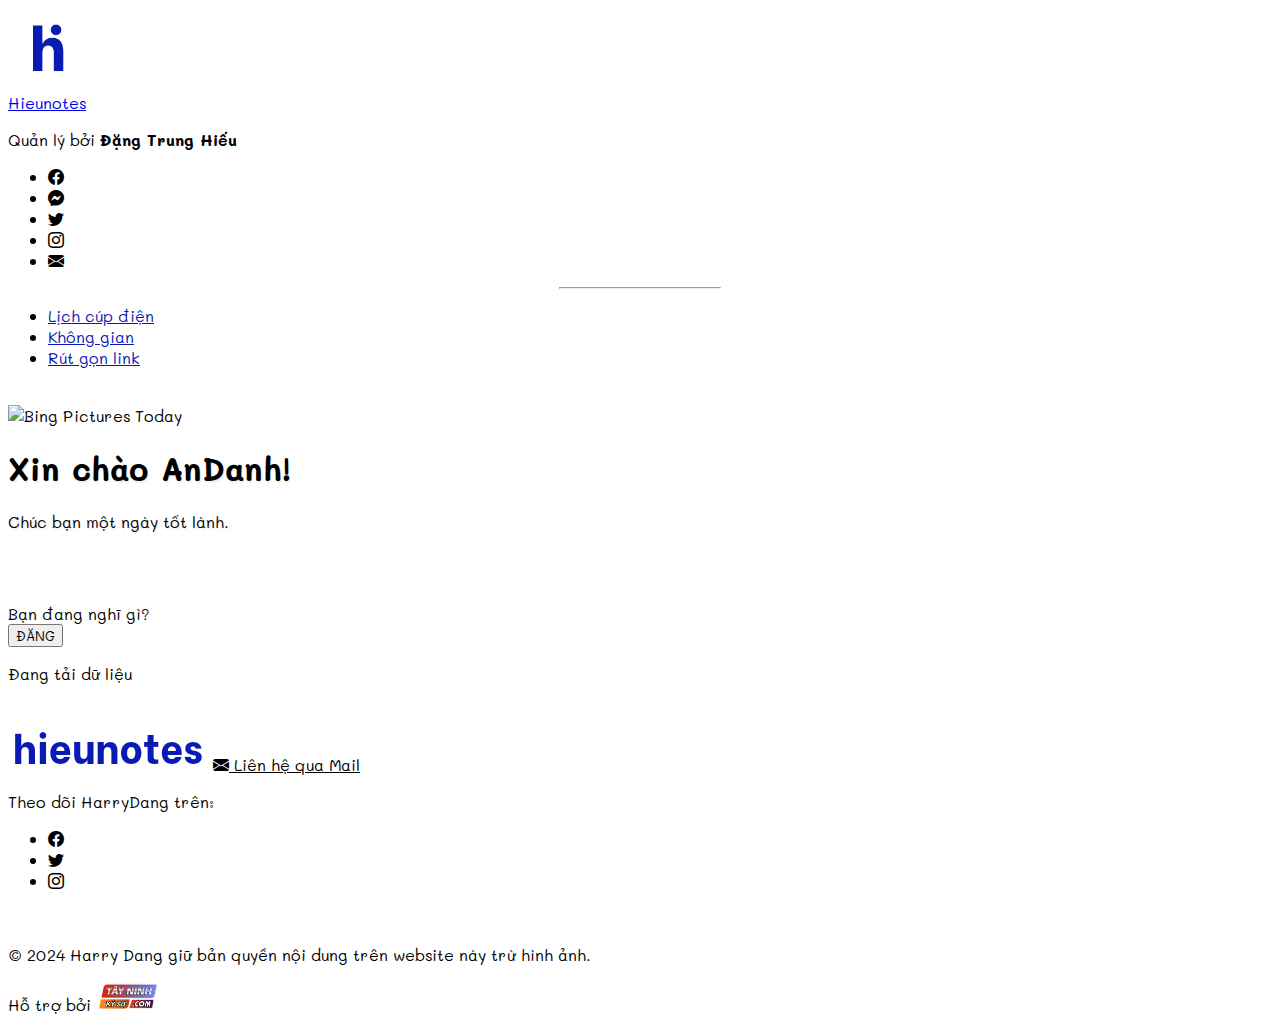
==== index.html @ 83cda05e "Add files via upload" ====
<!--- 30/3/2024 --->



<!DOCTYPE html>
  <html lang="vi" data-bs-theme="light">
  <head>
    <meta charset="UTF-8">
    <meta name="viewport" content="width=device-width, initial-scale=1.0">
    <meta http-equiv="X-UA-Compatible" content="ie=edge">
    <meta http-equiv="x-dns-prefetch-control" content="on">
    
    
     <!-- Primary Meta Tags -->
     <title>hieunotes</title>
     <meta name="title" content="hieunotes" />
     <meta name="description" content="Hãy là chính mình, đừng là ai khác. Be Yourself , don't be anyone else." />
     
     <!-- Open Graph / Facebook -->
     <meta property="og:type" content="website" />
     <meta property="og:url" content="/" />
     <meta property="og:title" content="hieunotes" />
     <meta property="og:description" content="Hãy là chính mình, đừng là ai khác. Be Yourself , don't be anyone else." />
     <meta property="og:image" content="https://s6.imgcdn.dev/v2l9S.png" />
     
     <!-- Twitter -->
     <meta property="twitter:card" content="summary_large_image" />
     <meta property="twitter:url" content="/" />
     <meta property="twitter:title" content="hieunotes" />
     <meta property="twitter:description" content="Hãy là chính mình, đừng là ai khác. Be Yourself , don't be anyone else." />
     <meta property="twitter:image" content="https://s6.imgcdn.dev/v2l9S.png" />
     
     <!--- Favicon --->
     <link href='https://hieunotes.blogspot.com/favicon.ico' rel='icon' type='image/x-icon'/>


<!--- Font --->
<link rel="preconnect" href="https://fonts.googleapis.com">
<link rel="preconnect" href="https://fonts.gstatic.com" crossorigin>
<link href="https://fonts.googleapis.com/css2?family=Mali:ital,wght@0,200;0,300;0,400;0,500;0,600;0,700;1,200;1,300;1,400;1,500;1,600;1,700&display=swap" rel="stylesheet">
<!--- END --->

<!--- import Lib css--->    
<link rel="stylesheet" href="../fw/bootstrap.min.css"/>
 <link rel="stylesheet" href="https://cdn.jsdelivr.net/npm/bootstrap-icons@1.11.3/font/bootstrap-icons.min.css">
<!--- End --->    

<!--- CSS tùy chỉnh --->    
<style>
*{
    font-family: 'Mali',sans-serif ;
}
a:hover,
i:hover {
    color: #0a1bb3 !important;
}
.nav-link{
  color: #000
}
textarea {
        border: none;
        padding: 0;
        resize: none;
        overflow: hidden;
        width: 100%;
      }
      
.fs-8{
        font-size: 0.8rem
      }
#content {
  overflow-wrap: break-word;
  /* Hoặc có thể sử dụng word-wrap: break-word; */
}

  #scrollToTopBtn {
    display: none;
    position: fixed;
    bottom: 20px;
    right: 20px;
    z-index: 99;
    font-size: 18px;
    background: #007bff;
    color: #fff;
    border: none;
    border-radius: 50%;
    width: 40px;
    height: 40px;
    cursor: pointer;
    text-align: center;
    line-height: 40px;
    transition: opacity 0.3s;
  }

  #scrollToTopBtn:hover {
    background: #0056b3;
  }

  #scrollToTopBtn.show {
    display: block;
    opacity: 1;
  }

.div-content {
    overflow: hidden; 
    max-height: auto;
    word-wrap: break-word;
}
 .link li a{
  color: #0a1bb3;
}

.title-tool{
   animation: Color 4s linear infinite;
  -webkit-animation: Color 4s ease-in-out infinite;
  text-shadow: 1px 2px #F0F0F0;
}

@keyframes Color{
  0%{
    color:#A0D468;
  }
  
  20%{
    color:#4FC1E9;
  }
  
  40%{
    color:#FFCE54;
  }
  
  60%{
    color:#FC6E51;
  }
  
  80%{
    color:#ED5565;
  }
  
  100%{
    color:#AC92EC;
  }
}

@-moz-keyframes Color{
  0%{
    color:#A0D468;
  }
  
  20%{
    color:#4FC1E9;
  }
  
  40%{
    color:#FFCE54;
  }
  
  60%{
    color:#FC6E51;
  }
  
  80%{
    color:#ED5565;
  }
  
  100%{
    color:#AC92EC;
  }
}

@-webkit-keyframes Color{
  0%{
    color:#A0D468;
  }
  
  20%{
    color:#4FC1E9;
  }
  
  40%{
    color:#FFCE54;
  }
  
  60%{
    color:#FC6E51;
  }
  
  80%{
    color:#ED5565;
  }
  
  100%{
    color:#AC92EC;
  }
}
</style> 
<!--- END ---> 
  </head>
  <body>
<!--- LOGO --->
<header class="text-center pt-2">
 <img src="../img/avatar_nobg.png" style="width: 80px" alt="hieunotes" class="col-md-4 img-fluid border rounded-circle shadow shadow-sm">
<br>
 <a class="text-decoration-none fs-3 text-dark fw-bold" href="/">Hieunotes
 </a>
 <p class="text-secondary">Quản lý bởi <b>Đặng Trung Hiếu</b></p>

<ul class="nav d-flex justify-content-center">
  <li class="nav-item">
    <a class="nav-link" href="//bit.ly/harrydangfacebook"><i class="bi bi-facebook"></i></a>
  </li>
  <li class="nav-item">
    <a class="nav-link" href="//m.me/harrydang.03"><i class="bi bi-messenger"></i></a>
  </li>
  <li class="nav-item">
    <a class="nav-link" href="//bit.ly/harrydangx"><i class="bi bi-twitter"></i></a>
  </li>
    <li class="nav-item">
      <a class="nav-link" href="//bit.ly/harrydanginstagram"><i class="bi bi-instagram"></i></a>
    </li>
  <li class="nav-item">
    <a class="nav-link" href="mailto:hieunotes@outlook.com"><i class="bi bi-envelope-fill"></i></a>
  </li>
</ul>
<div class=" d-flex justify-content-center"><hr style="width: 10rem"></div>
</header>
<!-- END LOGO -->

 <ul class="nav nav-underline link p-2 fw-bold justify-content-center">
  <li class="nav-item">
    <a class="nav-link" href="/lcd">Lịch cúp điện</a>
  </li>
  <li class="nav-item">
    <a class="nav-link" href="/space">Không gian</a></a>
  </li>
  <li class="nav-item">
    <a class="nav-link" href="#">Rút gọn link</a>
  </li>
 
</ul>


<br>
<main class="p-2">
  
    <section class="d-flex justify-content-center">
<div class="card col-md-8">
  <img src="//cf.jare.io/?u=https://bing.biturl.top?format=image" class="card-img-top" alt="Bing Pictures Today">
  <div class="card-body">
     <h1 id="name" class="card-text fw-bold title-tool">Xin chào Bạn!</h1>
     <p class="title-tool fw-bold">Chúc bạn một ngày tốt lành.</p>
  </div>
</div>
  </section>
  <br>


<!----  
  <button id="btnSwitch">Dark</button>
  
  <script>
    document.getElementById('btnSwitch').addEventListener('click', () => {
      if (document.documentElement.getAttribute('data-bs-theme') == 'dark') {
        document.documentElement.setAttribute('data-bs-theme', 'light')
      }
      else {
        document.documentElement.setAttribute('data-bs-theme', 'dark')
      }
    })
  </script>
  
  --->
  
  <section>
    <div class="form-floating mb-3 col-md-6 mx-auto">
  <textarea type="text" class="form-control" id="text"></textarea>
  <label id="wordCount" for="floatingInput">Bạn đang nghĩ gì?</label>
  
  <br>
  <button id="submitBtn" class="btn btn-success w-100" type="submit">ĐĂNG</button>
 <p class="p-2 text-danger" id="content">&nbsp</p>
</div>
</section>

 <!-- PHẦN BÀI VIẾT -->
<section class="p-0 col-12 col-md-8 mx-auto">
  <div id="results-container">
        <!-- Dữ liệu sẽ được append vào đây -->
    </div>
</section>
 
  <!--
<br><br>

<section class="p-2 col-md-8 mx-auto">
  <h3 class="fw-bold" id="title-tool">Tiện ích tải video miễn phí từ TikTok, Douyin, Reels Facebook, Reels Instagram, Shorts, Twitter</h3>
  <br>
  <div class="input-group mb-3">
  <input type="link" class="form-control" placeholder="Dán một liên kết video">
</div>
<button class="btn btn-primary w-100" type="button" id="button-addon2"><i class="bi bi-arrow-down"></i> Tải xuống</button>

<br><br>
<div class="">
<h1>SẮP RA MẮT. Coming soon...</h1>
</div>
--->  
  
  
  
</section>





  </main>
 <!-- Scroll to top button -->
<button id="scrollToTopBtn" aria-label="Scroll to top">
  <i class="bi bi-arrow-up"></i>
</button>


 <footer class="p-3 text-secondary footer bg-light border-top">
  <br>
   <img class="img-fluid" src="../img/hieunotes_logo.png" alt="Hieunotes">
  
    <a class="mt-3 nav-link p-3 mail" href="mailto:hieunotes@outlook.com"><i class="bi bi-envelope-fill"></i> Liên hệ qua Mail</a>
  <br>
  <p>Theo dõi HarryDang trên:</p>
  <ul class="nav fs-user">
  <li class="nav-item">
    <a class="nav-link" href="//bit.ly/harrydangfacebook"><i class="bi bi-facebook"></i></a>
  </li>
   <li class="nav-item">
    <a class="nav-link" href="//bit.ly/harrydangx"><i class="bi bi-twitter"></i></a>
  </li>
    <li class="nav-item">
      <a class="nav-link" href="//bit.ly/harrydanginstagram"><i class="bi bi-instagram"></i></a>
    </li>
 
</ul>
<br>
<p class="copyright">
       &copy 2024 Harry Dang giữ bản quyền nội dung trên website này trừ hình ảnh.</p>
  
<p>Hỗ trợ bởi <a href="https://tayninhkysu.com/"><img style="width:4rem" class="img-fluid" src="../img/tnks_logo.png" alt="Tây Ninh Ký Sự"> </a></p>
  
 </footer>
<!-- Google tag (gtag.js) -->
<script async src="https://www.googletagmanager.com/gtag/js?id=G-1W6NDPG3V3"></script>
<script>
  window.dataLayer = window.dataLayer || [];
  function gtag(){dataLayer.push(arguments);}
  gtag('js', new Date());

  gtag('config', 'G-1W6NDPG3V3');
</script>
<!-- JavaScript Bundle with Popper -->
  <script src="../fw/jq.js"></script>
<script>
    function clearContent(delay = 2000) {
    setTimeout(function() {
        $("#content").html("&nbsp;");
    }, delay);
}
$("#content").text("Đang tải dữ liệu");
var ten = localStorage.getItem("username");

if (ten === null) {
      ten = prompt("Vui lòng nhập tên của bạn:");
    if (ten === null) {
         ten = "AnDanh";
     } else if (ten.trim() === '') {
         ten = "AnDanh";
    } else {
           localStorage.setItem("username", ten);
    }
}
$('#name').text('Xin chào '+ten+'!');
function getPost() { $.ajax({
        url: 'https://opensheet.hns.workers.dev/15cyTIgpNtdJEoY2Mmp4mq6jln2JCBJHOmLGJbsorjeE/blog!A1:Z1000',
        type: 'GET',
        success: function(response) {
             $('#results-container').empty();
            clearContent()
             if (response.length > 0) {
                $.each(response, function(index, item) {
                     var div = $('<div class=" border-top p-3 mt-2 div-content">');
                    div.append('<p class="fs-8 text-secondary"><b class="fs-7">'+item.title+'</b> • '+ item.date +'</p>');
                    div.append('<p>' +item.content+ '</p>');
           div.append('</div>');

          div.hide().appendTo('#results-container').fadeIn();
                });
            }
        },
        error: function() {
            // Xử lý lỗi nếu có
            $('#results-container').append('<p>Error fetching data.</p>');
        }
    });
}

   $('#submitBtn').click(function() {
   
      var content = $("#text").val();
    
      if (content == "" || $.trim(content) === '') {
        $("#content").text("Vui lòng nhập nội dung");
        clearContent()
      } else{
    $('#submitBtn').text('Vui lòng chờ...');
    $('#submitBtn').prop('disabled', true);
    $("#text").val('');
       $.ajax({
         type: "POST",
         url: "//hieunotes.tayninhkysu.com/api/", 
         data: { content: content,
                 name: ten },
         success: function(response) {
           
         $('#content').html('Đăng bài thành công. Bài viết sẽ hiển thị trong 30 giây nữa.' );
         $('#submitBtn').text('Đăng');
      clearContent(4000)    
     
      setTimeout(function() {
       getPost();
       $('#submitBtn').prop('disabled', false);
}, 31000);
    
         },
         error: function(xhr, status, error) {
            $('#submitBtn').prop('disabled', false);
           // Xử lý lỗi nếu có
           $("#content").text("Đã xảy ra lỗi: " + error);
           clearContent()

         }
       }) ;
      }
})
   setTimeout(function() {
     getPost()
      }, 2000);
    $('#text').on('input', function() {
        $(this).css('height', 'auto').height(this.scrollHeight);
    });
    $('#text').trigger('input');
    
       $(window).scroll(function() {
      if ($(this).scrollTop() > 100) {
        $('#scrollToTopBtn').addClass('show');
      } else {
        $('#scrollToTopBtn').removeClass('show');
      }
    });

    $('#scrollToTopBtn').click(function() {
      $('html,body').animate({ scrollTop: 0 }, 800);
      return false;
    });

 
</script>

  </body>
  </html>
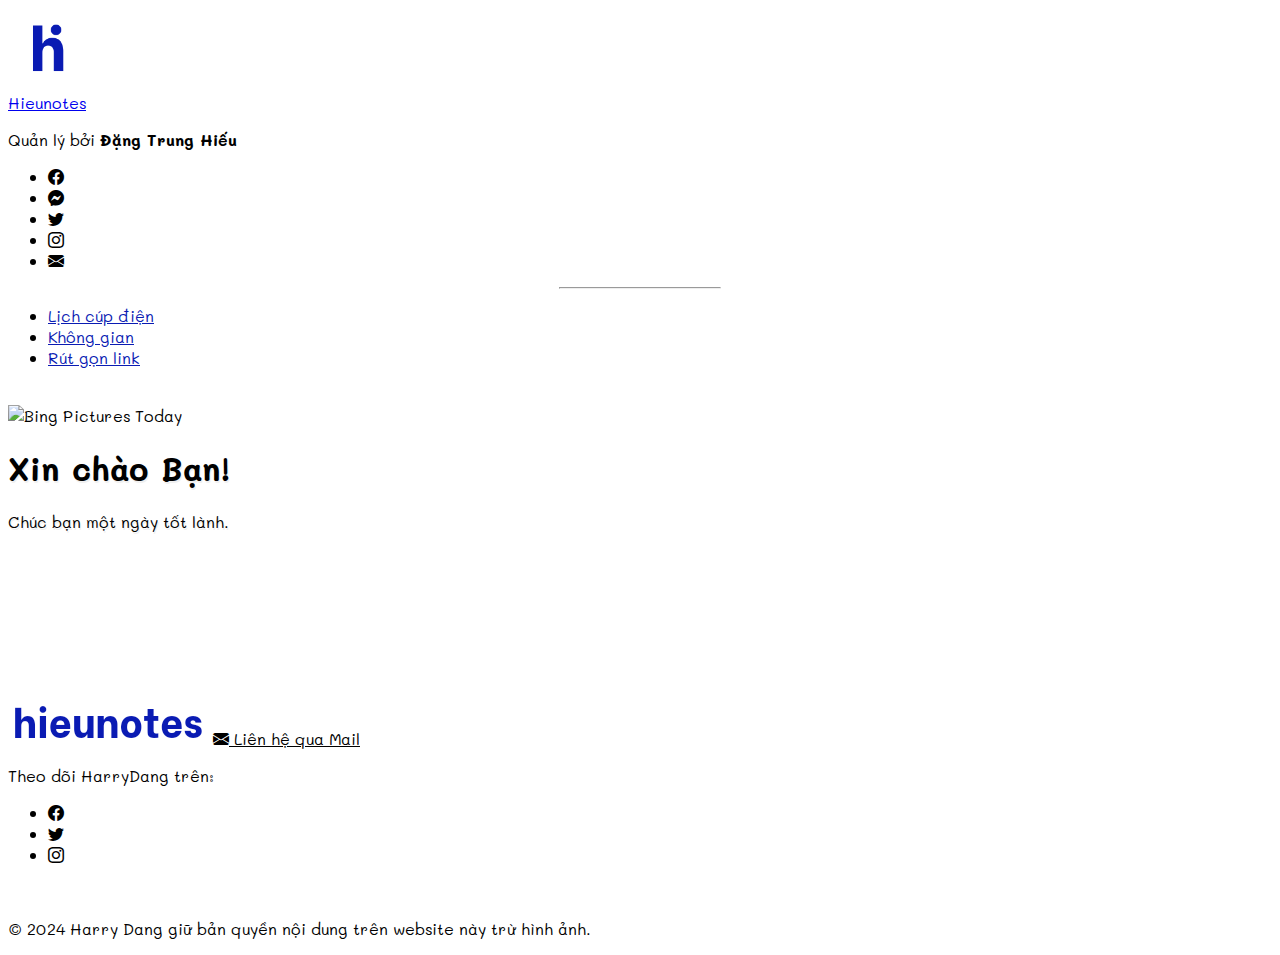
==== commit 5b5a4a3f: "FIX" ====
--- a/index.html
+++ b/index.html
@@ -57,55 +57,6 @@
 .nav-link{
   color: #000
 }
-textarea {
-        border: none;
-        padding: 0;
-        resize: none;
-        overflow: hidden;
-        width: 100%;
-      }
-      
-.fs-8{
-        font-size: 0.8rem
-      }
-#content {
-  overflow-wrap: break-word;
-  /* Hoặc có thể sử dụng word-wrap: break-word; */
-}
-
-  #scrollToTopBtn {
-    display: none;
-    position: fixed;
-    bottom: 20px;
-    right: 20px;
-    z-index: 99;
-    font-size: 18px;
-    background: #007bff;
-    color: #fff;
-    border: none;
-    border-radius: 50%;
-    width: 40px;
-    height: 40px;
-    cursor: pointer;
-    text-align: center;
-    line-height: 40px;
-    transition: opacity 0.3s;
-  }
-
-  #scrollToTopBtn:hover {
-    background: #0056b3;
-  }
-
-  #scrollToTopBtn.show {
-    display: block;
-    opacity: 1;
-  }
-
-.div-content {
-    overflow: hidden; 
-    max-height: auto;
-    word-wrap: break-word;
-}
  .link li a{
   color: #0a1bb3;
 }
@@ -252,75 +203,10 @@
   </div>
 </div>
   </section>
-  <br>
-
-
-<!----  
-  <button id="btnSwitch">Dark</button>
-  
-  <script>
-    document.getElementById('btnSwitch').addEventListener('click', () => {
-      if (document.documentElement.getAttribute('data-bs-theme') == 'dark') {
-        document.documentElement.setAttribute('data-bs-theme', 'light')
-      }
-      else {
-        document.documentElement.setAttribute('data-bs-theme', 'dark')
-      }
-    })
-  </script>
-  
-  --->
-  
-  <section>
-    <div class="form-floating mb-3 col-md-6 mx-auto">
-  <textarea type="text" class="form-control" id="text"></textarea>
-  <label id="wordCount" for="floatingInput">Bạn đang nghĩ gì?</label>
-  
-  <br>
-  <button id="submitBtn" class="btn btn-success w-100" type="submit">ĐĂNG</button>
- <p class="p-2 text-danger" id="content">&nbsp</p>
-</div>
 </section>
-
- <!-- PHẦN BÀI VIẾT -->
-<section class="p-0 col-12 col-md-8 mx-auto">
-  <div id="results-container">
-        <!-- Dữ liệu sẽ được append vào đây -->
-    </div>
-</section>
- 
-  <!--
-<br><br>
-
-<section class="p-2 col-md-8 mx-auto">
-  <h3 class="fw-bold" id="title-tool">Tiện ích tải video miễn phí từ TikTok, Douyin, Reels Facebook, Reels Instagram, Shorts, Twitter</h3>
-  <br>
-  <div class="input-group mb-3">
-  <input type="link" class="form-control" placeholder="Dán một liên kết video">
-</div>
-<button class="btn btn-primary w-100" type="button" id="button-addon2"><i class="bi bi-arrow-down"></i> Tải xuống</button>
-
-<br><br>
-<div class="">
-<h1>SẮP RA MẮT. Coming soon...</h1>
-</div>
---->  
-  
-  
-  
-</section>
-
-
-
-
-
   </main>
- <!-- Scroll to top button -->
-<button id="scrollToTopBtn" aria-label="Scroll to top">
-  <i class="bi bi-arrow-up"></i>
-</button>
-
-
+
+<br/><br/><br/><br/><br/><br/>
  <footer class="p-3 text-secondary footer bg-light border-top">
   <br>
    <img class="img-fluid" src="../img/hieunotes_logo.png" alt="Hieunotes">
@@ -343,126 +229,6 @@
 <br>
 <p class="copyright">
        &copy 2024 Harry Dang giữ bản quyền nội dung trên website này trừ hình ảnh.</p>
-  
-<p>Hỗ trợ bởi <a href="https://tayninhkysu.com/"><img style="width:4rem" class="img-fluid" src="../img/tnks_logo.png" alt="Tây Ninh Ký Sự"> </a></p>
-  
  </footer>
-<!-- Google tag (gtag.js) -->
-<script async src="https://www.googletagmanager.com/gtag/js?id=G-1W6NDPG3V3"></script>
-<script>
-  window.dataLayer = window.dataLayer || [];
-  function gtag(){dataLayer.push(arguments);}
-  gtag('js', new Date());
-
-  gtag('config', 'G-1W6NDPG3V3');
-</script>
-<!-- JavaScript Bundle with Popper -->
-  <script src="../fw/jq.js"></script>
-<script>
-    function clearContent(delay = 2000) {
-    setTimeout(function() {
-        $("#content").html("&nbsp;");
-    }, delay);
-}
-$("#content").text("Đang tải dữ liệu");
-var ten = localStorage.getItem("username");
-
-if (ten === null) {
-      ten = prompt("Vui lòng nhập tên của bạn:");
-    if (ten === null) {
-         ten = "AnDanh";
-     } else if (ten.trim() === '') {
-         ten = "AnDanh";
-    } else {
-           localStorage.setItem("username", ten);
-    }
-}
-$('#name').text('Xin chào '+ten+'!');
-function getPost() { $.ajax({
-        url: 'https://opensheet.hns.workers.dev/15cyTIgpNtdJEoY2Mmp4mq6jln2JCBJHOmLGJbsorjeE/blog!A1:Z1000',
-        type: 'GET',
-        success: function(response) {
-             $('#results-container').empty();
-            clearContent()
-             if (response.length > 0) {
-                $.each(response, function(index, item) {
-                     var div = $('<div class=" border-top p-3 mt-2 div-content">');
-                    div.append('<p class="fs-8 text-secondary"><b class="fs-7">'+item.title+'</b> • '+ item.date +'</p>');
-                    div.append('<p>' +item.content+ '</p>');
-           div.append('</div>');
-
-          div.hide().appendTo('#results-container').fadeIn();
-                });
-            }
-        },
-        error: function() {
-            // Xử lý lỗi nếu có
-            $('#results-container').append('<p>Error fetching data.</p>');
-        }
-    });
-}
-
-   $('#submitBtn').click(function() {
-   
-      var content = $("#text").val();
-    
-      if (content == "" || $.trim(content) === '') {
-        $("#content").text("Vui lòng nhập nội dung");
-        clearContent()
-      } else{
-    $('#submitBtn').text('Vui lòng chờ...');
-    $('#submitBtn').prop('disabled', true);
-    $("#text").val('');
-       $.ajax({
-         type: "POST",
-         url: "//hieunotes.tayninhkysu.com/api/", 
-         data: { content: content,
-                 name: ten },
-         success: function(response) {
-           
-         $('#content').html('Đăng bài thành công. Bài viết sẽ hiển thị trong 30 giây nữa.' );
-         $('#submitBtn').text('Đăng');
-      clearContent(4000)    
-     
-      setTimeout(function() {
-       getPost();
-       $('#submitBtn').prop('disabled', false);
-}, 31000);
-    
-         },
-         error: function(xhr, status, error) {
-            $('#submitBtn').prop('disabled', false);
-           // Xử lý lỗi nếu có
-           $("#content").text("Đã xảy ra lỗi: " + error);
-           clearContent()
-
-         }
-       }) ;
-      }
-})
-   setTimeout(function() {
-     getPost()
-      }, 2000);
-    $('#text').on('input', function() {
-        $(this).css('height', 'auto').height(this.scrollHeight);
-    });
-    $('#text').trigger('input');
-    
-       $(window).scroll(function() {
-      if ($(this).scrollTop() > 100) {
-        $('#scrollToTopBtn').addClass('show');
-      } else {
-        $('#scrollToTopBtn').removeClass('show');
-      }
-    });
-
-    $('#scrollToTopBtn').click(function() {
-      $('html,body').animate({ scrollTop: 0 }, 800);
-      return false;
-    });
-
- 
-</script>
-
   </body>
   </html>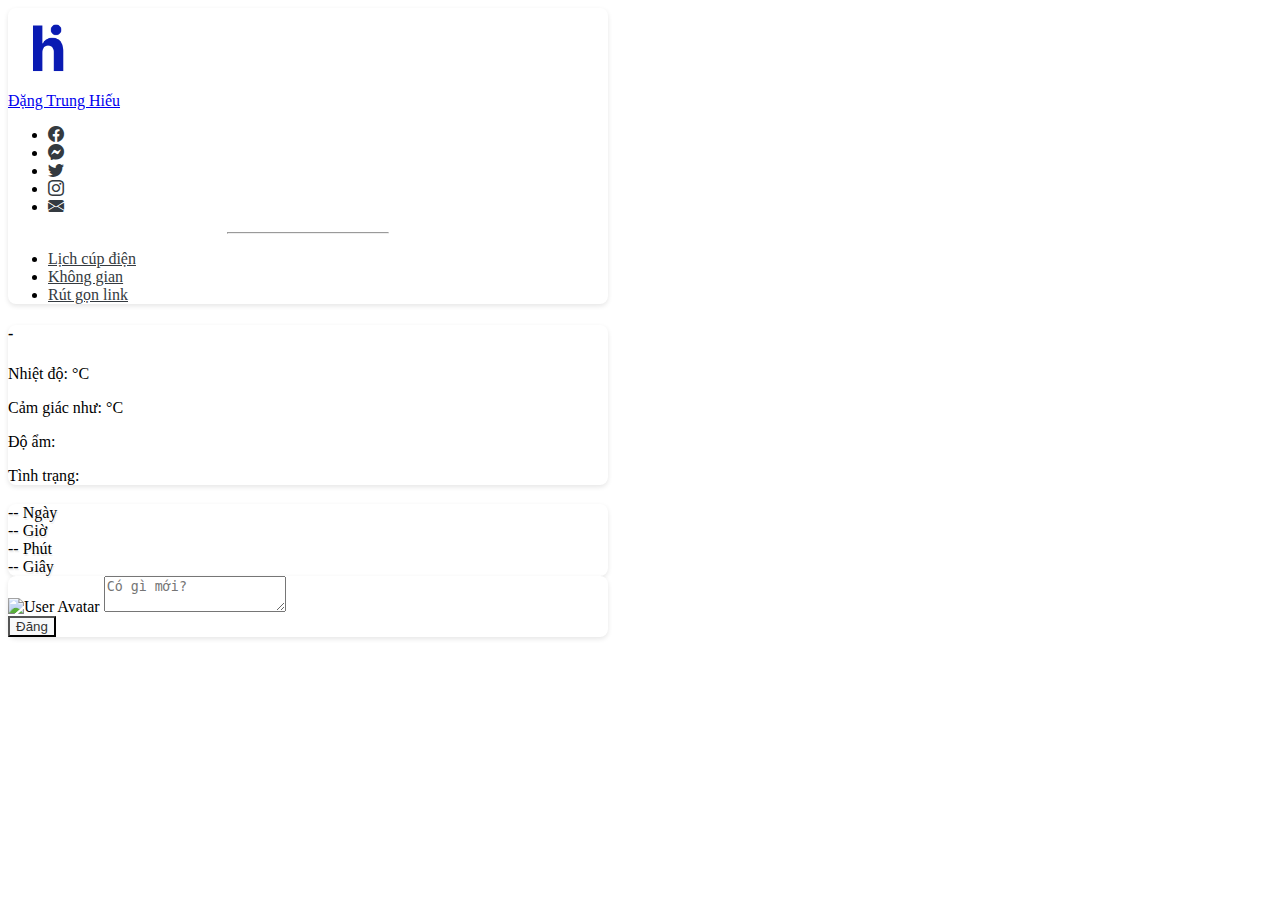
==== commit afea5834: "Update index.html" ====
--- a/index.html
+++ b/index.html
@@ -1,10 +1,6 @@
-<!--- 30/3/2024 --->
-
-
-
 <!DOCTYPE html>
-  <html lang="vi" data-bs-theme="light">
-  <head>
+<html lang="en">
+<head>
     <meta charset="UTF-8">
     <meta name="viewport" content="width=device-width, initial-scale=1.0">
     <meta http-equiv="X-UA-Compatible" content="ie=edge">
@@ -14,53 +10,77 @@
      <!-- Primary Meta Tags -->
      <title>hieunotes</title>
      <meta name="title" content="hieunotes" />
-     <meta name="description" content="Hãy là chính mình, đừng là ai khác. Be Yourself , don't be anyone else." />
+     <meta name="description" content="Không có gì quý hơn độc lập, tự do." />
      
      <!-- Open Graph / Facebook -->
      <meta property="og:type" content="website" />
      <meta property="og:url" content="/" />
      <meta property="og:title" content="hieunotes" />
-     <meta property="og:description" content="Hãy là chính mình, đừng là ai khác. Be Yourself , don't be anyone else." />
-     <meta property="og:image" content="https://s6.imgcdn.dev/v2l9S.png" />
+     <meta property="og:description" content="Không có gì quý hơn độc lập, tự do." />
+     <meta property="og:image" content="../img/banner.png" />
      
      <!-- Twitter -->
      <meta property="twitter:card" content="summary_large_image" />
      <meta property="twitter:url" content="/" />
      <meta property="twitter:title" content="hieunotes" />
-     <meta property="twitter:description" content="Hãy là chính mình, đừng là ai khác. Be Yourself , don't be anyone else." />
-     <meta property="twitter:image" content="https://s6.imgcdn.dev/v2l9S.png" />
+     <meta property="twitter:description" content="Không có gì quý hơn độc lập, tự do." />
+     <meta property="twitter:image" content="../img/banner.png" />
      
      <!--- Favicon --->
-     <link href='https://hieunotes.blogspot.com/favicon.ico' rel='icon' type='image/x-icon'/>
-
-
-<!--- Font --->
-<link rel="preconnect" href="https://fonts.googleapis.com">
-<link rel="preconnect" href="https://fonts.gstatic.com" crossorigin>
-<link href="https://fonts.googleapis.com/css2?family=Mali:ital,wght@0,200;0,300;0,400;0,500;0,600;0,700;1,200;1,300;1,400;1,500;1,600;1,700&display=swap" rel="stylesheet">
-<!--- END --->
-
-<!--- import Lib css--->    
-<link rel="stylesheet" href="../fw/bootstrap.min.css"/>
- <link rel="stylesheet" href="https://cdn.jsdelivr.net/npm/bootstrap-icons@1.11.3/font/bootstrap-icons.min.css">
-<!--- End --->    
-
-<!--- CSS tùy chỉnh --->    
-<style>
-*{
-    font-family: 'Mali',sans-serif ;
-}
-a:hover,
-i:hover {
-    color: #0a1bb3 !important;
-}
-.nav-link{
-  color: #000
-}
- .link li a{
-  color: #0a1bb3;
-}
-
+     <link href='favicon.ico' rel='icon' type='image/x-icon'/>
+
+
+     <link href="fw/bootstrap.min.css" rel="stylesheet">
+     <link rel="stylesheet" href="https://cdn.jsdelivr.net/npm/bootstrap-icons@1.11.3/font/bootstrap-icons.min.css">
+
+    <style>
+        :root {
+                    --bs-card-bg: #fff;
+                    --bs-card-border-color: #ddd;
+                    --bs-primary: #ff4444;
+                    --bs-secondary: #f8f9fa;
+                    --bs-secondary-foreground: #333;
+                    --bs-muted: #777;
+                    --bs-black:#343a40;
+                     }
+        .card-body-custom {
+            background-color: var(--bs-card-bg);
+            border-radius: 0.5rem;
+            box-shadow: 0 2px 5px rgba(0, 0, 0, 0.1);
+        }
+        .text-muted-custom {
+            color: var(--bs-muted);
+        }
+        .btn-secondary-custom {
+            background-color: var(--bs-secondary);
+            color: var(--bs-secondary-foreground);
+        }
+        .btn-secondary-custom:hover {
+            background-color: #e9ecef;
+        }
+        a:hover,
+        i:hover {
+            color:#0a1bb3 !important;
+        }
+        .nav-link,
+        .hns-black{
+        color: var(--bs-black)
+        }
+        .link li a{
+        color: var(--bs-black);
+        }
+  
+                .emoji {
+        display: none;
+        padding: 1rem;
+        }
+
+        .emoji span {
+        font-size: 4rem;
+        padding: 0 .5rem;
+        }
+
+        
 .title-tool{
    animation: Color 4s linear infinite;
   -webkit-animation: Color 4s ease-in-out infinite;
@@ -144,30 +164,32 @@
     color:#AC92EC;
   }
 }
-</style> 
-<!--- END ---> 
-  </head>
-  <body>
+    </style>
+     
+
+</head>
+<body class="bg-light">
+
+    <div class="container my-3">
+        <div class="card-body-custom p-4 mx-auto" style="max-width: 600px;">
 <!--- LOGO --->
-<header class="text-center pt-2">
- <img src="../img/avatar_nobg.png" style="width: 80px" alt="hieunotes" class="col-md-4 img-fluid border rounded-circle shadow shadow-sm">
+<header class="text-center">
+ <img src="img/avatar_nobg.png" style="width: 80px" alt="hieunotes" class="col-md-4 img-fluid border rounded-circle shadow shadow-sm">
 <br>
- <a class="text-decoration-none fs-3 text-dark fw-bold" href="/">Hieunotes
+ <a class="text-decoration-none fs-3 text-dark fw-bold" href="/">Đặng Trung Hiếu
  </a>
- <p class="text-secondary">Quản lý bởi <b>Đặng Trung Hiếu</b></p>
-
-<ul class="nav d-flex justify-content-center">
+<ul class="nav mt-2 d-flex justify-content-center">
   <li class="nav-item">
-    <a class="nav-link" href="//bit.ly/harrydangfacebook"><i class="bi bi-facebook"></i></a>
+    <a class="nav-link" target="_blank" href="https://www.facebook.com/ddang.hieeus"><i class="bi bi-facebook"></i></a>
   </li>
   <li class="nav-item">
-    <a class="nav-link" href="//m.me/harrydang.03"><i class="bi bi-messenger"></i></a>
+    <a class="nav-link" target="_blank" href="https://m.me/ddang.hieeus"><i class="bi bi-messenger"></i></a>
   </li>
   <li class="nav-item">
-    <a class="nav-link" href="//bit.ly/harrydangx"><i class="bi bi-twitter"></i></a>
+    <a class="nav-link" target="_blank" href="https://x.com/hieunotes"><i class="bi bi-twitter"></i></a>
   </li>
     <li class="nav-item">
-      <a class="nav-link" href="//bit.ly/harrydanginstagram"><i class="bi bi-instagram"></i></a>
+      <a class="nav-link" target="_blank" href="https://www.instagram.com/ddang.hieeus/"><i class="bi bi-instagram"></i></a>
     </li>
   <li class="nav-item">
     <a class="nav-link" href="mailto:hieunotes@outlook.com"><i class="bi bi-envelope-fill"></i></a>
@@ -176,59 +198,271 @@
 <div class=" d-flex justify-content-center"><hr style="width: 10rem"></div>
 </header>
 <!-- END LOGO -->
-
- <ul class="nav nav-underline link p-2 fw-bold justify-content-center">
-  <li class="nav-item">
-    <a class="nav-link" href="/lcd">Lịch cúp điện</a>
-  </li>
-  <li class="nav-item">
-    <a class="nav-link" href="/space">Không gian</a></a>
-  </li>
-  <li class="nav-item">
-    <a class="nav-link" href="#">Rút gọn link</a>
-  </li>
+<ul class="nav nav-underline link p-2 fw-bold justify-content-center">
+    <li class="nav-item">
+      <a class="nav-link" target="_blank" href="https://tayninh.pages.dev/">Lịch cúp điện</a>
+    </li>
+    <li class="nav-item">
+      <a class="nav-link" href="#">Không gian</a></a>
+    </li>
+    <li class="nav-item">
+      <a class="nav-link" href="#">Rút gọn link</a>
+    </li>
+  </ul>
+      </div>
+      </div>
+
+
+      <div class="container my-3">
+        <div class="card-body-custom p-4 mx-auto" style="max-width: 600px;">
+            <div class="card">
+                <div class="card-body">
+                    <h4 class="card-title"><span id="location"></span> - <span id="currentDate"></span></h4>
+                    <p>Nhiệt độ: <b id="temperature"></b>°C</p>
+                    <p>Cảm giác như: <b id="feelsLike"></b>°C</p>
+                    <p>Độ ẩm: <b id="humidity"></b></p>
+                    <p>Tình trạng: <b id="status"></b></p>
+                   </div>
+            </div>
+        </div>
+    </div>
+    
+
+    <div class="container my-3">
+        <div class="card-body-custom p-4 mx-auto" style="max-width: 600px;">
+            <div class="card title-tool">
+            <div class="card-body text-center">
+                <h2 id="headline" class="mb-4"></h2>
+                <div id="countdown" class="d-flex justify-content-around">
+                    <div>
+                        <span id="days" class="h2 d-block">--</span>
+                        <span>Ngày</span>
+                    </div>
+                    <div>
+                        <span id="hours" class="h2 d-block">--</span>
+                        <span>Giờ</span>
+                    </div>
+                    <div>
+                        <span id="minutes" class="h2 d-block">--</span>
+                        <span>Phút</span>
+                    </div>
+                    <div>
+                        <span id="seconds" class="h2 d-block">--</span>
+                        <span>Giây</span>
+                    </div>
+                </div>
+                <div id="content" class="emoji mt-4">
+                    <span class="h1 mx-1">🥳</span>
+                    <span class="h1 mx-1">🎉</span>
+                    <span class="h1 mx-1">🥳</span>
+                </div>
+            </div>
+        </div>
+    </div>
+</div>
+
+
+    <div class="container my-3">
+        <div class="card-body-custom p-4 mx-auto" style="max-width: 600px;">
+            <div class="d-flex align-items-center mb-4">
+                <img src="avatar.svg" alt="User Avatar" class="rounded-circle me-2" width="32" height="32">
+                <textarea type="text" id="contentInput" name="CONTENT" class="form-control flex-grow-1" placeholder="Có gì mới?"></textarea>
+            </div>
+              <!-- Thêm một phần tử để hiển thị thông báo -->
+              <div id="message" class="mt-3"></div>
+            <button type="submit" class="btn btn-secondary-custom w-100 mb-4" id="submitBtn">Đăng</button>
+        
+            <div id="data"></div>
+        </div>
+    </div>
+
+
+
+
+     <!-- Thêm jQuery từ CDN -->
+     <script src="fw/jq.js"></script>
+
+     <script>
+        $(document).ready(function () {
+            function fetchDataAndRender() {
+                const url = "https://opensheet.elk.sh/15cyTIgpNtdJEoY2Mmp4mq6jln2JCBJHOmLGJbsorjeE/blog!A1:Z1000";
+                
+                $.ajax({
+                    url: url,
+                    type: 'GET',
+                    dataType: 'json',
+                    success: function (data) {
+                        // Đảo ngược dữ liệu
+                        const reversedData = data.reverse();
+        
+                        // Tạo HTML và chèn vào DOM
+                        const $container = $('#data');
+        
+                        reversedData.forEach(item => {
+                            // Kiểm tra các key để đảm bảo không có key nào rỗng trước khi hiển thị
+                            const title = item.TITLE ? item.TITLE : '';
+                            const content = item.CONTENT ? item.CONTENT : '';
+                            const date = item.DATE ? item.DATE : '';
+        
+                            // Nếu cả TITLE, CONTENT và DATE đều rỗng, không tạo HTML
+                            if (!title && !content && !date) return;
+        
+                            const html = `
+                                <div class="mb-4 pb-4 border-bottom">
+                                    <div class="d-flex align-items-start">
+                                        <img src="avatar.svg" alt="User Avatar" class="rounded-circle me-2" width="32" height="32">              
+                                        <div class="flex-grow-1">
+                                            ${title ? `<p class="fw-bold mb-1 hns-black">${title} <span class="text-muted-custom small">${date}</span></p>` : ''}
+                                            ${content ? `<p>${content}</p>` : ''}
+                                        </div>
+                                    </div>
+                                </div>
+                            `;
+                            $container.append(html);
+                        });
+                    },
+                    error: function (error) {
+                        console.error("Lỗi khi lấy dữ liệu:", error);
+                    }
+                });
+            }
+        
+            // Gọi hàm khi trang tải
+            fetchDataAndRender();
+        });
+        </script>
+        
  
-</ul>
-
-
-<br>
-<main class="p-2">
-  
-    <section class="d-flex justify-content-center">
-<div class="card col-md-8">
-  <img src="//cf.jare.io/?u=https://bing.biturl.top?format=image" class="card-img-top" alt="Bing Pictures Today">
-  <div class="card-body">
-     <h1 id="name" class="card-text fw-bold title-tool">Xin chào Bạn!</h1>
-     <p class="title-tool fw-bold">Chúc bạn một ngày tốt lành.</p>
-  </div>
-</div>
-  </section>
-</section>
-  </main>
-
-<br/><br/><br/><br/><br/><br/>
- <footer class="p-3 text-secondary footer bg-light border-top">
-  <br>
-   <img class="img-fluid" src="../img/hieunotes_logo.png" alt="Hieunotes">
-  
-    <a class="mt-3 nav-link p-3 mail" href="mailto:hieunotes@outlook.com"><i class="bi bi-envelope-fill"></i> Liên hệ qua Mail</a>
-  <br>
-  <p>Theo dõi HarryDang trên:</p>
-  <ul class="nav fs-user">
-  <li class="nav-item">
-    <a class="nav-link" href="//bit.ly/harrydangfacebook"><i class="bi bi-facebook"></i></a>
-  </li>
-   <li class="nav-item">
-    <a class="nav-link" href="//bit.ly/harrydangx"><i class="bi bi-twitter"></i></a>
-  </li>
-    <li class="nav-item">
-      <a class="nav-link" href="//bit.ly/harrydanginstagram"><i class="bi bi-instagram"></i></a>
-    </li>
- 
-</ul>
-<br>
-<p class="copyright">
-       &copy 2024 Harry Dang giữ bản quyền nội dung trên website này trừ hình ảnh.</p>
- </footer>
-  </body>
-  </html>+<script>
+    $(document).ready(function() {
+        $('#submitBtn').on('click', function() {
+            const content = $('#contentInput').val().trim().replace(/\n/g, '<br>'); // Thay thế ký tự xuống dòng
+            const messageDiv = $('#message');
+             // Vô hiệu hóa nút sau khi nhấn
+             $('#submitBtn').prop('disabled', true);
+
+            // Kiểm tra input có rỗng không
+            if (content === '') {
+                messageDiv.text('Vui lòng nhập nội dung.').css('color', 'red'); // Đặt màu đỏ cho thông báo lỗi
+                hideMessage(messageDiv); // Ẩn thông báo sau 3 giây
+                $('#submitBtn').prop('disabled', false);
+            } else if (content != '') {
+            
+    $.ajax({
+        url: `https://sheet.hns.workers.dev/?CONTENT=${encodeURIComponent(content)}`,
+        type: 'POST', // Hoặc 'POST' nếu cần
+    });
+    
+    $('#contentInput').val('')
+    messageDiv.text('Đã đăng. Trang sẽ tải lại sau 30 giây hoặc làm mới trang.').css('color', 'green'); 
+    hideMessage(messageDiv); // Ẩn thông báo sau 3 giây
+    // Cho phép nhấn lại nút sau 3 giây để hạn chế nhấn liên tục
+    setTimeout(function() {
+                        $('#submitBtn').prop('disabled', false);
+                    }, 3000);
+    load()
+}         
+        });
+    
+        function load() {
+      // Làm mới trang sau 30 giây
+    setTimeout(function() {
+        location.reload(); // Tải lại trang
+    }, 30000); // 30 giây = 30000 ms
+}
+
+        // Hàm ẩn thông báo
+        function hideMessage(messageDiv) {
+            setTimeout(() => {
+                messageDiv.text(''); // Xóa nội dung thông báo
+            }, 3000); // Ẩn sau 3 giây
+        }
+    });
+    </script>
+    
+
+<script>
+    const url = 'https://weather-tayninh.hns.workers.dev/';
+    fetch(url)
+        .then(response => response.json()) // Chuyển đổi phản hồi thành đối tượng JSON
+        .then(data => {
+            const weatherData = data.Data; // Sửa lỗi cú pháp: `const` thay vì `cost`
+   
+            // Display current weather
+            document.getElementById("location").innerText = weatherData.data.datainfo.location;
+            document.getElementById("currentDate").innerText = weatherData.data.datainfo.currentDate;
+            document.getElementById("temperature").innerText = weatherData.data.datainfo.temperature;
+            document.getElementById("feelsLike").innerText = weatherData.data.datainfo.feels_like;
+            document.getElementById("humidity").innerText = weatherData.data.datainfo.humidity;
+            document.getElementById("status").innerText = weatherData.data.datainfo.status;
+        })
+        .catch(error => {
+            console.error('Có lỗi xảy ra:', error);
+        });
+</script>
+<script>
+$(document).ready(function () {
+    const apiUrl = "https://opensheet.elk.sh/15cyTIgpNtdJEoY2Mmp4mq6jln2JCBJHOmLGJbsorjeE/app!A1:Z2";
+
+    // Hàm đếm ngược
+    function startCountdown(date, txt, status) {
+        const second = 1000,
+              minute = second * 60,
+              hour = minute * 60,
+              day = hour * 24;
+
+        let today = new Date(),
+            dd = String(today.getDate()).padStart(2, "0"),
+            mm = String(today.getMonth() + 1).padStart(2, "0"),
+            yyyy = today.getFullYear(),
+            nextYear = yyyy + 1,
+            dayMonth = date,
+            targetDate = dayMonth + yyyy;
+
+        today = mm + "/" + dd + "/" + yyyy;
+
+        if (today > targetDate) {
+            targetDate = dayMonth + nextYear;
+        }
+
+        const countDown = new Date(targetDate).getTime();
+
+        const x = setInterval(function () {
+            const now = new Date().getTime(),
+                  distance = countDown - now;
+
+            $("#headline").text(txt);
+            $("#days").text(Math.floor(distance / day));
+            $("#hours").text(Math.floor((distance % day) / hour));
+            $("#minutes").text(Math.floor((distance % hour) / minute));
+            $("#seconds").text(Math.floor((distance % minute) / second));
+
+            // Nếu thời gian đã hết
+            if (distance < 0) {
+                $("#headline").text(status);
+                $("#countdown").hide();
+                $("#content").show();
+                clearInterval(x);
+            }
+        }, 1000);
+    }
+
+    // Gọi API để lấy dữ liệu và khởi động đếm ngược
+    $.getJSON(apiUrl, function (data) {
+        if (data.length > 0) {
+            const eventData = data[0];
+            const date = eventData.date;
+            const txt = eventData.txt;
+            const status = eventData.status;
+
+            // Khởi động đếm ngược
+            startCountdown(date, txt, status);
+        }
+    }).fail(function () {
+        console.error("Lỗi khi lấy dữ liệu từ API");
+    });
+});
+</script>
+
+</body>
+</html>
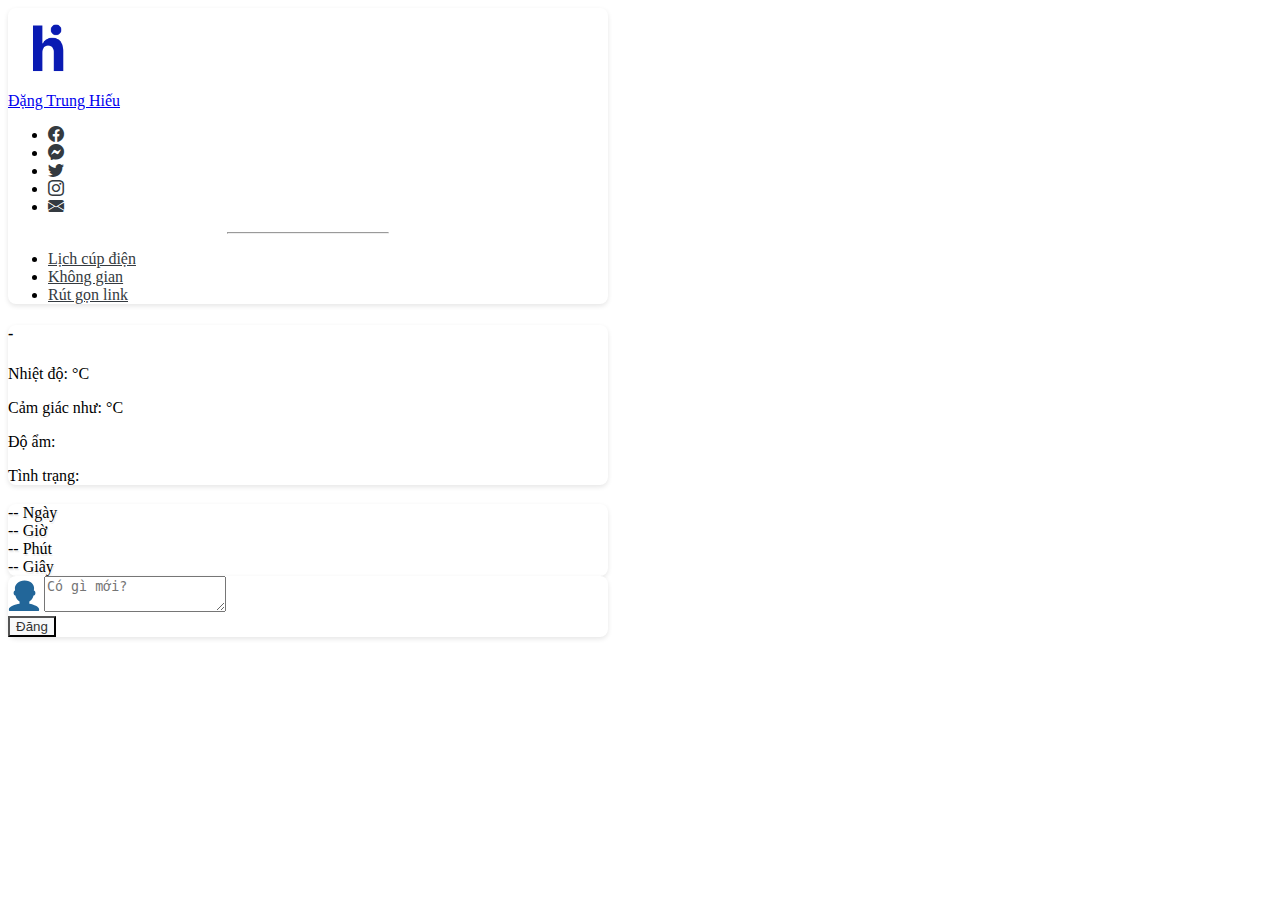
==== commit adc41b40: "Update index.html" ====
--- a/index.html
+++ b/index.html
@@ -17,14 +17,14 @@
      <meta property="og:url" content="/" />
      <meta property="og:title" content="hieunotes" />
      <meta property="og:description" content="Không có gì quý hơn độc lập, tự do." />
-     <meta property="og:image" content="../img/banner.png" />
+     <meta property="og:image" content="img/banner.png" />
      
      <!-- Twitter -->
      <meta property="twitter:card" content="summary_large_image" />
      <meta property="twitter:url" content="/" />
      <meta property="twitter:title" content="hieunotes" />
      <meta property="twitter:description" content="Không có gì quý hơn độc lập, tự do." />
-     <meta property="twitter:image" content="../img/banner.png" />
+     <meta property="twitter:image" content="img/banner.png" />
      
      <!--- Favicon --->
      <link href='favicon.ico' rel='icon' type='image/x-icon'/>
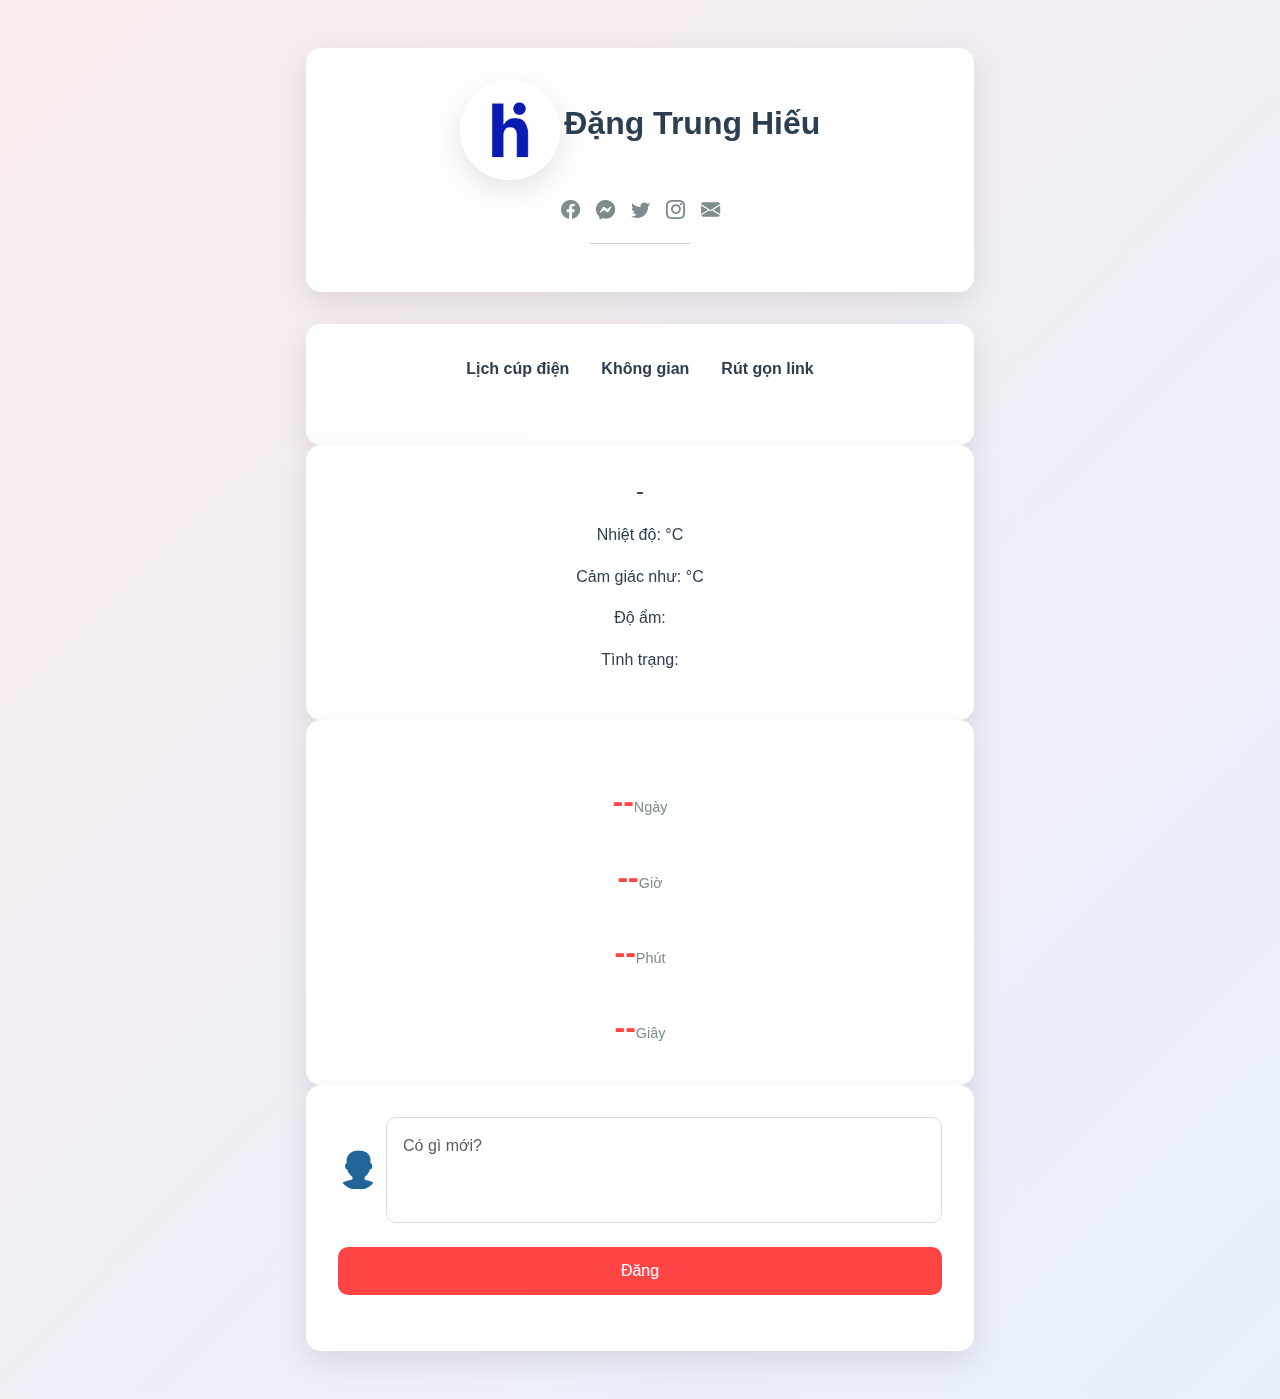
==== commit c8aff4e9: "Update index.html" ====
--- a/index.html
+++ b/index.html
@@ -1,468 +1,383 @@
 <!DOCTYPE html>
-<html lang="en">
+<html lang="vi">
 <head>
     <meta charset="UTF-8">
     <meta name="viewport" content="width=device-width, initial-scale=1.0">
     <meta http-equiv="X-UA-Compatible" content="ie=edge">
     <meta http-equiv="x-dns-prefetch-control" content="on">
     
+    <!-- Primary Meta Tags -->
+    <title>hieunotes</title>
+    <meta name="title" content="hieunotes" />
+    <meta name="description" content="Không có gì quý hơn độc lập, tự do." />
     
-     <!-- Primary Meta Tags -->
-     <title>hieunotes</title>
-     <meta name="title" content="hieunotes" />
-     <meta name="description" content="Không có gì quý hơn độc lập, tự do." />
-     
-     <!-- Open Graph / Facebook -->
-     <meta property="og:type" content="website" />
-     <meta property="og:url" content="/" />
-     <meta property="og:title" content="hieunotes" />
-     <meta property="og:description" content="Không có gì quý hơn độc lập, tự do." />
-     <meta property="og:image" content="img/banner.png" />
-     
-     <!-- Twitter -->
-     <meta property="twitter:card" content="summary_large_image" />
-     <meta property="twitter:url" content="/" />
-     <meta property="twitter:title" content="hieunotes" />
-     <meta property="twitter:description" content="Không có gì quý hơn độc lập, tự do." />
-     <meta property="twitter:image" content="img/banner.png" />
-     
-     <!--- Favicon --->
-     <link href='favicon.ico' rel='icon' type='image/x-icon'/>
-
-
-     <link href="fw/bootstrap.min.css" rel="stylesheet">
-     <link rel="stylesheet" href="https://cdn.jsdelivr.net/npm/bootstrap-icons@1.11.3/font/bootstrap-icons.min.css">
-
+    <!-- Open Graph / Facebook -->
+    <meta property="og:type" content="website" />
+    <meta property="og:url" content="/" />
+    <meta property="og:title" content="hieunotes" />
+    <meta property="og:description" content="Không có gì quý hơn độc lập, tự do." />
+    <meta property="og:image" content="banner.png" />
+    
+    <!-- Twitter -->
+    <meta property="twitter:card" content="summary_large_image" />
+    <meta property="twitter:url" content="/" />
+    <meta property="twitter:title" content="hieunotes" />
+    <meta property="twitter:description" content="Không có gì quý hơn độc lập, tự do." />
+    <meta property="twitter:image" content="banner.png" />
+    
+    <!-- Favicon -->
+    <link href="favicon.ico" rel="icon" type="image/x-icon"/>
+
+    <!-- Libraries -->
+    <link rel="stylesheet" href="https://cdn.jsdelivr.net/npm/bootstrap@5.3.0/dist/css/bootstrap.min.css">
+    <link rel="stylesheet" href="https://cdn.jsdelivr.net/npm/bootstrap-icons@1.11.3/font/bootstrap-icons.min.css">
+
+    <!-- Custom Styles -->
     <style>
         :root {
-                    --bs-card-bg: #fff;
-                    --bs-card-border-color: #ddd;
-                    --bs-primary: #ff4444;
-                    --bs-secondary: #f8f9fa;
-                    --bs-secondary-foreground: #333;
-                    --bs-muted: #777;
-                    --bs-black:#343a40;
-                     }
-        .card-body-custom {
-            background-color: var(--bs-card-bg);
-            border-radius: 0.5rem;
-            box-shadow: 0 2px 5px rgba(0, 0, 0, 0.1);
-        }
-        .text-muted-custom {
-            color: var(--bs-muted);
-        }
-        .btn-secondary-custom {
-            background-color: var(--bs-secondary);
-            color: var(--bs-secondary-foreground);
-        }
-        .btn-secondary-custom:hover {
-            background-color: #e9ecef;
-        }
-        a:hover,
-        i:hover {
-            color:#0a1bb3 !important;
-        }
-        .nav-link,
-        .hns-black{
-        color: var(--bs-black)
-        }
-        .link li a{
-        color: var(--bs-black);
-        }
-  
-                .emoji {
-        display: none;
-        padding: 1rem;
-        }
-
-        .emoji span {
-        font-size: 4rem;
-        padding: 0 .5rem;
-        }
-
-        
-.title-tool{
-   animation: Color 4s linear infinite;
-  -webkit-animation: Color 4s ease-in-out infinite;
-  text-shadow: 1px 2px #F0F0F0;
-}
-
-@keyframes Color{
-  0%{
-    color:#A0D468;
-  }
-  
-  20%{
-    color:#4FC1E9;
-  }
-  
-  40%{
-    color:#FFCE54;
-  }
-  
-  60%{
-    color:#FC6E51;
-  }
-  
-  80%{
-    color:#ED5565;
-  }
-  
-  100%{
-    color:#AC92EC;
-  }
-}
-
-@-moz-keyframes Color{
-  0%{
-    color:#A0D468;
-  }
-  
-  20%{
-    color:#4FC1E9;
-  }
-  
-  40%{
-    color:#FFCE54;
-  }
-  
-  60%{
-    color:#FC6E51;
-  }
-  
-  80%{
-    color:#ED5565;
-  }
-  
-  100%{
-    color:#AC92EC;
-  }
-}
-
-@-webkit-keyframes Color{
-  0%{
-    color:#A0D468;
-  }
-  
-  20%{
-    color:#4FC1E9;
-  }
-  
-  40%{
-    color:#FFCE54;
-  }
-  
-  60%{
-    color:#FC6E51;
-  }
-  
-  80%{
-    color:#ED5565;
-  }
-  
-  100%{
-    color:#AC92EC;
-  }
-}
+            --primary: #ff4444;
+            --secondary: #f8f9fa;
+            --text-dark: #2c3e50;
+            --text-muted: #7f8c8d;
+            --shadow: 0 10px 30px rgba(0, 0, 0, 0.1);
+            --bg-gradient: linear-gradient(135deg, #f9ecec 0%, #e8f0fe 100%);
+        }
+
+        * {
+            margin: 0;
+            padding: 0;
+            box-sizing: border-box;
+            font-family: 'Segoe UI', sans-serif;
+        }
+
+        body {
+            background: var(--bg-gradient);
+            min-height: 100vh;
+            color: var(--text-dark);
+            line-height: 1.6;
+        }
+
+        .container-custom {
+            max-width: 700px;
+            margin: 3rem auto;
+            padding: 0 1rem;
+        }
+
+        .card-custom {
+            background: rgba(255, 255, 255, 0.95);
+            border-radius: 15px;
+            padding: 2rem;
+            box-shadow: var(--shadow);
+            backdrop-filter: blur(10px);
+            transition: transform 0.3s ease;
+        }
+
+        .card-custom:hover {
+            transform: translateY(-5px);
+        }
+
+        /* Header */
+        .header {
+            text-align: center;
+            margin-bottom: 2rem;
+        }
+
+        .header img {
+            width: 100px;
+            border: 3px solid #fff;
+            box-shadow: var(--shadow);
+        }
+
+        .header .title {
+            font-size: 2rem;
+            font-weight: 700;
+            color: var(--text-dark);
+            text-decoration: none;
+            transition: color 0.3s ease;
+        }
+
+        .header .title:hover {
+            color: var(--primary);
+        }
+
+        .social-links {
+            gap: 1rem;
+        }
+
+        .social-links a {
+            color: var(--text-muted);
+            font-size: 1.2rem;
+            transition: color 0.3s ease;
+        }
+
+        .social-links a:hover {
+            color: var(--primary);
+        }
+
+        /* Navigation */
+        .nav-custom {
+            justify-content: center;
+            gap: 2rem;
+            margin-bottom: 2rem;
+        }
+
+        .nav-custom a {
+            color: var(--text-dark);
+            font-weight: 600;
+            text-decoration: none;
+            padding-bottom: 0.3rem;
+            position: relative;
+            transition: color 0.3s ease;
+        }
+
+        .nav-custom a:hover {
+            color: var(--primary);
+        }
+
+        .nav-custom a::after {
+            content: '';
+            position: absolute;
+            width: 0;
+            height: 2px;
+            bottom: 0;
+            left: 0;
+            background: var(--primary);
+            transition: width 0.3s ease;
+        }
+
+        .nav-custom a:hover::after {
+            width: 100%;
+        }
+
+        /* Weather & Countdown */
+        .weather, .countdown {
+            text-align: center;
+        }
+
+        .weather h4 {
+            font-size: 1.5rem;
+            margin-bottom: 1rem;
+        }
+
+        .countdown h2 {
+            font-size: 1.8rem;
+            color: var(--primary);
+            margin-bottom: 1.5rem;
+            animation: pulse 2s infinite;
+        }
+
+        .countdown-grid {
+            gap: 1.5rem;
+        }
+
+        .countdown-item span:first-child {
+            font-size: 2rem;
+            font-weight: bold;
+            color: var(--primary);
+        }
+
+        .countdown-item span:last-child {
+            font-size: 0.9rem;
+            color: var(--text-muted);
+        }
+
+        /* Post Section */
+        .post-input textarea {
+            border: 1px solid #ddd;
+            border-radius: 10px;
+            padding: 1rem;
+            resize: none;
+        }
+
+        .post-input button {
+            background: var(--primary);
+            color: #fff;
+            border: none;
+            padding: 0.75rem;
+            border-radius: 10px;
+            transition: background 0.3s ease;
+        }
+
+        .post-input button:hover {
+            background: #e63939;
+        }
+
+        .post-item {
+            border-bottom: 1px solid #eee;
+            padding-bottom: 1.5rem;
+        }
+
+        /* Animations */
+        @keyframes pulse {
+            0%, 100% { opacity: 1; }
+            50% { opacity: 0.7; }
+        }
+
+        @media (max-width: 768px) {
+            .header img { width: 80px; }
+            .header .title { font-size: 1.5rem; }
+            .nav-custom { flex-direction: column; gap: 1rem; }
+            .countdown-grid { grid-template-columns: repeat(2, 1fr); }
+        }
     </style>
-     
-
 </head>
-<body class="bg-light">
-
-    <div class="container my-3">
-        <div class="card-body-custom p-4 mx-auto" style="max-width: 600px;">
-<!--- LOGO --->
-<header class="text-center">
- <img src="img/avatar_nobg.png" style="width: 80px" alt="hieunotes" class="col-md-4 img-fluid border rounded-circle shadow shadow-sm">
-<br>
- <a class="text-decoration-none fs-3 text-dark fw-bold" href="/">Đặng Trung Hiếu
- </a>
-<ul class="nav mt-2 d-flex justify-content-center">
-  <li class="nav-item">
-    <a class="nav-link" target="_blank" href="https://www.facebook.com/ddang.hieeus"><i class="bi bi-facebook"></i></a>
-  </li>
-  <li class="nav-item">
-    <a class="nav-link" target="_blank" href="https://m.me/ddang.hieeus"><i class="bi bi-messenger"></i></a>
-  </li>
-  <li class="nav-item">
-    <a class="nav-link" target="_blank" href="https://x.com/hieunotes"><i class="bi bi-twitter"></i></a>
-  </li>
-    <li class="nav-item">
-      <a class="nav-link" target="_blank" href="https://www.instagram.com/ddang.hieeus/"><i class="bi bi-instagram"></i></a>
-    </li>
-  <li class="nav-item">
-    <a class="nav-link" href="mailto:hieunotes@outlook.com"><i class="bi bi-envelope-fill"></i></a>
-  </li>
-</ul>
-<div class=" d-flex justify-content-center"><hr style="width: 10rem"></div>
-</header>
-<!-- END LOGO -->
-<ul class="nav nav-underline link p-2 fw-bold justify-content-center">
-    <li class="nav-item">
-      <a class="nav-link" target="_blank" href="https://tayninh.pages.dev/">Lịch cúp điện</a>
-    </li>
-    <li class="nav-item">
-      <a class="nav-link" href="#">Không gian</a></a>
-    </li>
-    <li class="nav-item">
-      <a class="nav-link" href="#">Rút gọn link</a>
-    </li>
-  </ul>
-      </div>
-      </div>
-
-
-      <div class="container my-3">
-        <div class="card-body-custom p-4 mx-auto" style="max-width: 600px;">
-            <div class="card">
-                <div class="card-body">
-                    <h4 class="card-title"><span id="location"></span> - <span id="currentDate"></span></h4>
-                    <p>Nhiệt độ: <b id="temperature"></b>°C</p>
-                    <p>Cảm giác như: <b id="feelsLike"></b>°C</p>
-                    <p>Độ ẩm: <b id="humidity"></b></p>
-                    <p>Tình trạng: <b id="status"></b></p>
-                   </div>
+<body>
+    <div class="container-custom">
+        <!-- Header -->
+        <div class="card-custom header">
+            <img src="img/avatar_nobg.png" alt="hieunotes" class="rounded-circle">
+            <a href="/" class="title">Đặng Trung Hiếu</a>
+            <div class="d-flex justify-content-center social-links mt-3">
+                <a href="//www.facebook.com/hieu.vntn" target="_blank"><i class="bi bi-facebook"></i></a>
+                <a href="//m.me/hieu.vntn" target="_blank"><i class="bi bi-messenger"></i></a>
+                <a href="https://x.com/hieunotes" target="_blank"><i class="bi bi-twitter"></i></a>
+                <a href="//www.instagram.com/hieu.vntn" target="_blank"><i class="bi bi-instagram"></i></a>
+                <a href="mailto:hieunotes@outlook.com"><i class="bi bi-envelope-fill"></i></a>
             </div>
+            <hr style="width: 100px; margin: 1rem auto;">
+        </div>
+
+        <!-- Navigation -->
+        <div class="card-custom">
+            <ul class="nav nav-custom d-flex">
+                <li><a href="//tayninh.vercel.app" target="_blank">Lịch cúp điện</a></li>
+                <li><a href="#">Không gian</a></li>
+                <li><a href="#">Rút gọn link</a></li>
+            </ul>
+        </div>
+
+        <!-- Weather -->
+        <div class="card-custom weather">
+            <h4><span id="location"></span> - <span id="currentDate"></span></h4>
+            <p>Nhiệt độ: <b id="temperature"></b>°C</p>
+            <p>Cảm giác như: <b id="feelsLike"></b>°C</p>
+            <p>Độ ẩm: <b id="humidity"></b></p>
+            <p>Tình trạng: <b id="status"></b></p>
+        </div>
+
+        <!-- Countdown -->
+        <div class="card-custom countdown">
+            <h2 id="headline"></h2>
+            <div id="countdown" class="d-grid countdown-grid">
+                <div class="countdown-item"><span id="days">--</span><span>Ngày</span></div>
+                <div class="countdown-item"><span id="hours">--</span><span>Giờ</span></div>
+                <div class="countdown-item"><span id="minutes">--</span><span>Phút</span></div>
+                <div class="countdown-item"><span id="seconds">--</span><span>Giây</span></div>
+            </div>
+            <div id="content" class="emoji mt-4" style="display: none;">
+                <span class="h1 mx-1">🥳</span>
+                <span class="h1 mx-1">🎉</span>
+                <span class="h1 mx-1">🥳</span>
+            </div>
+        </div>
+
+        <!-- Post Section -->
+        <div class="card-custom post-input">
+            <div class="d-flex align-items-center mb-4">
+                <img src="avatar.svg" alt="User Avatar" class="rounded-circle me-2" width="40" height="40">
+                <textarea id="contentInput" class="form-control" placeholder="Có gì mới?" rows="3"></textarea>
+            </div>
+            <div id="message" class="mb-3"></div>
+            <button id="submitBtn" class="btn w-100">Đăng</button>
+            <div id="data" class="mt-4"></div>
         </div>
     </div>
-    
-
-    <div class="container my-3">
-        <div class="card-body-custom p-4 mx-auto" style="max-width: 600px;">
-            <div class="card title-tool">
-            <div class="card-body text-center">
-                <h2 id="headline" class="mb-4"></h2>
-                <div id="countdown" class="d-flex justify-content-around">
-                    <div>
-                        <span id="days" class="h2 d-block">--</span>
-                        <span>Ngày</span>
-                    </div>
-                    <div>
-                        <span id="hours" class="h2 d-block">--</span>
-                        <span>Giờ</span>
-                    </div>
-                    <div>
-                        <span id="minutes" class="h2 d-block">--</span>
-                        <span>Phút</span>
-                    </div>
-                    <div>
-                        <span id="seconds" class="h2 d-block">--</span>
-                        <span>Giây</span>
-                    </div>
-                </div>
-                <div id="content" class="emoji mt-4">
-                    <span class="h1 mx-1">🥳</span>
-                    <span class="h1 mx-1">🎉</span>
-                    <span class="h1 mx-1">🥳</span>
-                </div>
-            </div>
-        </div>
-    </div>
-</div>
-
-
-    <div class="container my-3">
-        <div class="card-body-custom p-4 mx-auto" style="max-width: 600px;">
-            <div class="d-flex align-items-center mb-4">
-                <img src="avatar.svg" alt="User Avatar" class="rounded-circle me-2" width="32" height="32">
-                <textarea type="text" id="contentInput" name="CONTENT" class="form-control flex-grow-1" placeholder="Có gì mới?"></textarea>
-            </div>
-              <!-- Thêm một phần tử để hiển thị thông báo -->
-              <div id="message" class="mt-3"></div>
-            <button type="submit" class="btn btn-secondary-custom w-100 mb-4" id="submitBtn">Đăng</button>
-        
-            <div id="data"></div>
-        </div>
-    </div>
-
-
-
-
-     <!-- Thêm jQuery từ CDN -->
-     <script src="fw/jq.js"></script>
-
-     <script>
+
+    <!-- Scripts -->
+    <script src="https://code.jquery.com/jquery-3.6.0.min.js"></script>
+    <script>
         $(document).ready(function () {
+            // Fetch and Render Posts
             function fetchDataAndRender() {
                 const url = "https://opensheet.elk.sh/15cyTIgpNtdJEoY2Mmp4mq6jln2JCBJHOmLGJbsorjeE/blog!A1:Z1000";
-                
-                $.ajax({
-                    url: url,
-                    type: 'GET',
-                    dataType: 'json',
-                    success: function (data) {
-                        // Đảo ngược dữ liệu
-                        const reversedData = data.reverse();
-        
-                        // Tạo HTML và chèn vào DOM
-                        const $container = $('#data');
-        
-                        reversedData.forEach(item => {
-                            // Kiểm tra các key để đảm bảo không có key nào rỗng trước khi hiển thị
-                            const title = item.TITLE ? item.TITLE : '';
-                            const content = item.CONTENT ? item.CONTENT : '';
-                            const date = item.DATE ? item.DATE : '';
-        
-                            // Nếu cả TITLE, CONTENT và DATE đều rỗng, không tạo HTML
-                            if (!title && !content && !date) return;
-        
-                            const html = `
-                                <div class="mb-4 pb-4 border-bottom">
-                                    <div class="d-flex align-items-start">
-                                        <img src="avatar.svg" alt="User Avatar" class="rounded-circle me-2" width="32" height="32">              
-                                        <div class="flex-grow-1">
-                                            ${title ? `<p class="fw-bold mb-1 hns-black">${title} <span class="text-muted-custom small">${date}</span></p>` : ''}
-                                            ${content ? `<p>${content}</p>` : ''}
-                                        </div>
+                $.getJSON(url, function (data) {
+                    const $container = $('#data');
+                    $container.empty();
+                    data.reverse().forEach(item => {
+                        if (!item.TITLE && !item.CONTENT && !item.DATE) return;
+                        const html = `
+                            <div class="post-item mb-4">
+                                <div class="d-flex align-items-start">
+                                    <img src="avatar.svg" alt="User Avatar" class="rounded-circle me-2" width="40" height="40">
+                                    <div>
+                                        ${item.TITLE ? `<p class="fw-bold mb-1">${item.TITLE} <small class="text-muted">${item.DATE}</small></p>` : ''}
+                                        ${item.CONTENT ? `<p>${item.CONTENT}</p>` : ''}
                                     </div>
                                 </div>
-                            `;
-                            $container.append(html);
-                        });
-                    },
-                    error: function (error) {
-                        console.error("Lỗi khi lấy dữ liệu:", error);
-                    }
+                            </div>
+                        `;
+                        $container.append(html);
+                    });
+                }).fail(function (error) {
+                    console.error("Lỗi khi lấy dữ liệu:", error);
                 });
             }
-        
-            // Gọi hàm khi trang tải
             fetchDataAndRender();
+
+            // Submit Post
+            $('#submitBtn').on('click', function () {
+                const content = $('#contentInput').val().trim().replace(/\n/g, '<br>');
+                const $message = $('#message');
+                $(this).prop('disabled', true);
+
+                if (!content) {
+                    $message.text('Vui lòng nhập nội dung.').css('color', 'red');
+                    setTimeout(() => $message.text(''), 3000);
+                    $(this).prop('disabled', false);
+                } else {
+                    $.ajax({
+                        url: `https://sheet.hns.workers.dev/?CONTENT=${encodeURIComponent(content)}`,
+                        type: 'POST'
+                    });
+                    $('#contentInput').val('');
+                    $message.text('Đã đăng. Trang sẽ tải lại sau 30 giây.').css('color', 'green');
+                    setTimeout(() => $message.text(''), 3000);
+                    setTimeout(() => location.reload(), 30000);
+                    setTimeout(() => $(this).prop('disabled', false), 3000);
+                }
+            });
+
+            // Weather
+            fetch('https://weather-tayninh.hns.workers.dev/')
+                .then(response => response.json())
+                .then(data => {
+                    const weather = data.Data.data.datainfo;
+                    $('#location').text(weather.location);
+                    $('#currentDate').text(weather.currentDate);
+                    $('#temperature').text(weather.temperature);
+                    $('#feelsLike').text(weather.feels_like);
+                    $('#humidity').text(weather.humidity);
+                    $('#status').text(weather.status);
+                })
+                .catch(error => console.error('Lỗi thời tiết:', error));
+
+            // Countdown
+            const apiUrl = "https://opensheet.elk.sh/15cyTIgpNtdJEoY2Mmp4mq6jln2JCBJHOmLGJbsorjeE/app!A1:Z2";
+            $.getJSON(apiUrl, function (data) {
+                if (data.length > 0) {
+                    const { date, txt, status } = data[0];
+                    const countDown = new Date(date).getTime();
+                    const x = setInterval(function () {
+                        const now = new Date().getTime();
+                        const distance = countDown - now;
+                        $('#headline').text(txt);
+                        $('#days').text(Math.floor(distance / (1000 * 60 * 60 * 24)));
+                        $('#hours').text(Math.floor((distance % (1000 * 60 * 60 * 24)) / (1000 * 60 * 60)));
+                        $('#minutes').text(Math.floor((distance % (1000 * 60 * 60)) / (1000 * 60)));
+                        $('#seconds').text(Math.floor((distance % (1000 * 60)) / 1000));
+
+                        if (distance < 0) {
+                            $('#headline').text(status);
+                            $('#countdown').hide();
+                            $('#content').show();
+                            clearInterval(x);
+                        }
+                    }, 1000);
+                }
+            }).fail(function () {
+                console.error("Lỗi API countdown:", error);
+            });
         });
-        </script>
-        
- 
-<script>
-    $(document).ready(function() {
-        $('#submitBtn').on('click', function() {
-            const content = $('#contentInput').val().trim().replace(/\n/g, '<br>'); // Thay thế ký tự xuống dòng
-            const messageDiv = $('#message');
-             // Vô hiệu hóa nút sau khi nhấn
-             $('#submitBtn').prop('disabled', true);
-
-            // Kiểm tra input có rỗng không
-            if (content === '') {
-                messageDiv.text('Vui lòng nhập nội dung.').css('color', 'red'); // Đặt màu đỏ cho thông báo lỗi
-                hideMessage(messageDiv); // Ẩn thông báo sau 3 giây
-                $('#submitBtn').prop('disabled', false);
-            } else if (content != '') {
-            
-    $.ajax({
-        url: `https://sheet.hns.workers.dev/?CONTENT=${encodeURIComponent(content)}`,
-        type: 'POST', // Hoặc 'POST' nếu cần
-    });
-    
-    $('#contentInput').val('')
-    messageDiv.text('Đã đăng. Trang sẽ tải lại sau 30 giây hoặc làm mới trang.').css('color', 'green'); 
-    hideMessage(messageDiv); // Ẩn thông báo sau 3 giây
-    // Cho phép nhấn lại nút sau 3 giây để hạn chế nhấn liên tục
-    setTimeout(function() {
-                        $('#submitBtn').prop('disabled', false);
-                    }, 3000);
-    load()
-}         
-        });
-    
-        function load() {
-      // Làm mới trang sau 30 giây
-    setTimeout(function() {
-        location.reload(); // Tải lại trang
-    }, 30000); // 30 giây = 30000 ms
-}
-
-        // Hàm ẩn thông báo
-        function hideMessage(messageDiv) {
-            setTimeout(() => {
-                messageDiv.text(''); // Xóa nội dung thông báo
-            }, 3000); // Ẩn sau 3 giây
-        }
-    });
     </script>
-    
-
-<script>
-    const url = 'https://weather-tayninh.hns.workers.dev/';
-    fetch(url)
-        .then(response => response.json()) // Chuyển đổi phản hồi thành đối tượng JSON
-        .then(data => {
-            const weatherData = data.Data; // Sửa lỗi cú pháp: `const` thay vì `cost`
-   
-            // Display current weather
-            document.getElementById("location").innerText = weatherData.data.datainfo.location;
-            document.getElementById("currentDate").innerText = weatherData.data.datainfo.currentDate;
-            document.getElementById("temperature").innerText = weatherData.data.datainfo.temperature;
-            document.getElementById("feelsLike").innerText = weatherData.data.datainfo.feels_like;
-            document.getElementById("humidity").innerText = weatherData.data.datainfo.humidity;
-            document.getElementById("status").innerText = weatherData.data.datainfo.status;
-        })
-        .catch(error => {
-            console.error('Có lỗi xảy ra:', error);
-        });
-</script>
-<script>
-$(document).ready(function () {
-    const apiUrl = "https://opensheet.elk.sh/15cyTIgpNtdJEoY2Mmp4mq6jln2JCBJHOmLGJbsorjeE/app!A1:Z2";
-
-    // Hàm đếm ngược
-    function startCountdown(date, txt, status) {
-        const second = 1000,
-              minute = second * 60,
-              hour = minute * 60,
-              day = hour * 24;
-
-        let today = new Date(),
-            dd = String(today.getDate()).padStart(2, "0"),
-            mm = String(today.getMonth() + 1).padStart(2, "0"),
-            yyyy = today.getFullYear(),
-            nextYear = yyyy + 1,
-            dayMonth = date,
-            targetDate = dayMonth + yyyy;
-
-        today = mm + "/" + dd + "/" + yyyy;
-
-        if (today > targetDate) {
-            targetDate = dayMonth + nextYear;
-        }
-
-        const countDown = new Date(targetDate).getTime();
-
-        const x = setInterval(function () {
-            const now = new Date().getTime(),
-                  distance = countDown - now;
-
-            $("#headline").text(txt);
-            $("#days").text(Math.floor(distance / day));
-            $("#hours").text(Math.floor((distance % day) / hour));
-            $("#minutes").text(Math.floor((distance % hour) / minute));
-            $("#seconds").text(Math.floor((distance % minute) / second));
-
-            // Nếu thời gian đã hết
-            if (distance < 0) {
-                $("#headline").text(status);
-                $("#countdown").hide();
-                $("#content").show();
-                clearInterval(x);
-            }
-        }, 1000);
-    }
-
-    // Gọi API để lấy dữ liệu và khởi động đếm ngược
-    $.getJSON(apiUrl, function (data) {
-        if (data.length > 0) {
-            const eventData = data[0];
-            const date = eventData.date;
-            const txt = eventData.txt;
-            const status = eventData.status;
-
-            // Khởi động đếm ngược
-            startCountdown(date, txt, status);
-        }
-    }).fail(function () {
-        console.error("Lỗi khi lấy dữ liệu từ API");
-    });
-});
-</script>
-
 </body>
 </html>
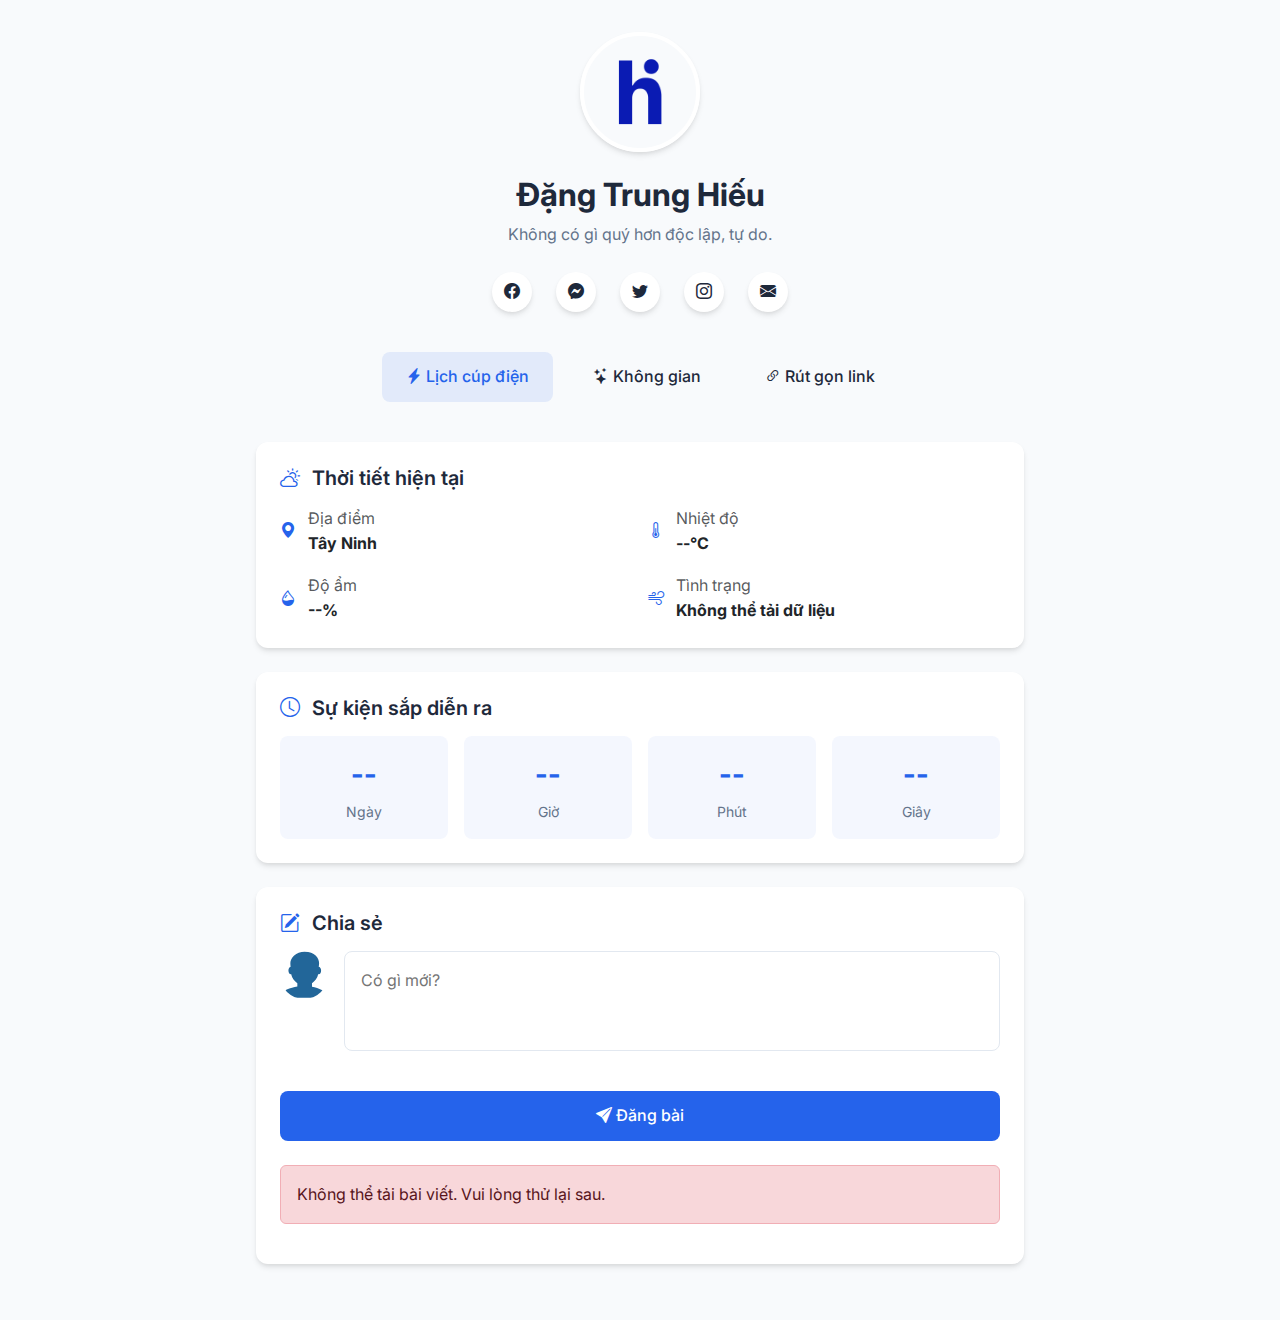
==== commit eb7601d6: "Update index.html" ====
--- a/index.html
+++ b/index.html
@@ -4,26 +4,25 @@
     <meta charset="UTF-8">
     <meta name="viewport" content="width=device-width, initial-scale=1.0">
     <meta http-equiv="X-UA-Compatible" content="ie=edge">
-    <meta http-equiv="x-dns-prefetch-control" content="on">
     
     <!-- Primary Meta Tags -->
-    <title>hieunotes</title>
-    <meta name="title" content="hieunotes" />
-    <meta name="description" content="Không có gì quý hơn độc lập, tự do." />
+    <title>hieunotes | Trang cá nhân của Đặng Trung Hiếu</title>
+    <meta name="title" content="hieunotes | Trang cá nhân" />
+    <meta name="description" content="Không gian sáng tạo và chia sẻ của Đặng Trung Hiếu" />
     
     <!-- Open Graph / Facebook -->
     <meta property="og:type" content="website" />
     <meta property="og:url" content="/" />
-    <meta property="og:title" content="hieunotes" />
-    <meta property="og:description" content="Không có gì quý hơn độc lập, tự do." />
-    <meta property="og:image" content="banner.png" />
+    <meta property="og:title" content="hieunotes | Trang cá nhân" />
+    <meta property="og:description" content="Không gian sáng tạo và chia sẻ của Đặng Trung Hiếu" />
+    <meta property="og:image" content="https://i.imgur.com/Jc8aZP5.png" />
     
     <!-- Twitter -->
     <meta property="twitter:card" content="summary_large_image" />
     <meta property="twitter:url" content="/" />
-    <meta property="twitter:title" content="hieunotes" />
-    <meta property="twitter:description" content="Không có gì quý hơn độc lập, tự do." />
-    <meta property="twitter:image" content="banner.png" />
+    <meta property="twitter:title" content="hieunotes | Trang cá nhân" />
+    <meta property="twitter:description" content="Không gian sáng tạo và chia sẻ của Đặng Trung Hiếu" />
+    <meta property="twitter:image" content="https://i.imgur.com/Jc8aZP5.png" />
     
     <!-- Favicon -->
     <link href="favicon.ico" rel="icon" type="image/x-icon"/>
@@ -31,240 +30,418 @@
     <!-- Libraries -->
     <link rel="stylesheet" href="https://cdn.jsdelivr.net/npm/bootstrap@5.3.0/dist/css/bootstrap.min.css">
     <link rel="stylesheet" href="https://cdn.jsdelivr.net/npm/bootstrap-icons@1.11.3/font/bootstrap-icons.min.css">
+    <link rel="stylesheet" href="https://fonts.googleapis.com/css2?family=Inter:wght@300;400;500;600;700&display=swap">
 
     <!-- Custom Styles -->
     <style>
         :root {
-            --primary: #ff4444;
-            --secondary: #f8f9fa;
-            --text-dark: #2c3e50;
-            --text-muted: #7f8c8d;
-            --shadow: 0 10px 30px rgba(0, 0, 0, 0.1);
-            --bg-gradient: linear-gradient(135deg, #f9ecec 0%, #e8f0fe 100%);
+            --primary: #2563eb;
+            --primary-hover: #1d4ed8;
+            --text-dark: #1e293b;
+            --text-light: #64748b;
+            --bg-light: #f8fafc;
+            --border-color: #e2e8f0;
+            --card-shadow: 0 4px 6px -1px rgba(0, 0, 0, 0.1), 0 2px 4px -1px rgba(0, 0, 0, 0.06);
+            --transition: all 0.3s cubic-bezier(0.4, 0, 0.2, 1);
         }
 
         * {
             margin: 0;
             padding: 0;
             box-sizing: border-box;
-            font-family: 'Segoe UI', sans-serif;
+            font-family: 'Inter', sans-serif;
         }
 
         body {
-            background: var(--bg-gradient);
-            min-height: 100vh;
+            background-color: var(--bg-light);
             color: var(--text-dark);
             line-height: 1.6;
-        }
-
-        .container-custom {
-            max-width: 700px;
-            margin: 3rem auto;
-            padding: 0 1rem;
-        }
-
-        .card-custom {
-            background: rgba(255, 255, 255, 0.95);
-            border-radius: 15px;
-            padding: 2rem;
-            box-shadow: var(--shadow);
-            backdrop-filter: blur(10px);
-            transition: transform 0.3s ease;
-        }
-
-        .card-custom:hover {
-            transform: translateY(-5px);
-        }
-
-        /* Header */
-        .header {
+            min-height: 100vh;
+        }
+
+        .container-main {
+            max-width: 800px;
+            margin: 0 auto;
+            padding: 2rem 1rem;
+        }
+
+        /* Header Section */
+        .profile-header {
             text-align: center;
-            margin-bottom: 2rem;
-        }
-
-        .header img {
-            width: 100px;
-            border: 3px solid #fff;
-            box-shadow: var(--shadow);
-        }
-
-        .header .title {
+            margin-bottom: 2.5rem;
+        }
+
+        .profile-avatar {
+            width: 120px;
+            height: 120px;
+            border-radius: 50%;
+            object-fit: cover;
+            border: 4px solid white;
+            box-shadow: var(--card-shadow);
+            margin-bottom: 1.5rem;
+            transition: var(--transition);
+        }
+
+        .profile-avatar:hover {
+            transform: scale(1.05);
+        }
+
+        .profile-name {
             font-size: 2rem;
             font-weight: 700;
+            margin-bottom: 0.5rem;
             color: var(--text-dark);
+        }
+
+        .profile-bio {
+            color: var(--text-light);
+            margin-bottom: 1.5rem;
+            max-width: 600px;
+            margin-left: auto;
+            margin-right: auto;
+        }
+
+        .social-links {
+            display: flex;
+            justify-content: center;
+            gap: 1.5rem;
+            margin-bottom: 2rem;
+        }
+
+        .social-link {
+            display: inline-flex;
+            align-items: center;
+            justify-content: center;
+            width: 40px;
+            height: 40px;
+            border-radius: 50%;
+            background-color: white;
+            color: var(--text-dark);
+            box-shadow: var(--card-shadow);
+            transition: var(--transition);
+        }
+
+        .social-link:hover {
+            background-color: var(--primary);
+            color: white;
+            transform: translateY(-3px);
+        }
+
+        /* Navigation */
+        .nav-container {
+            display: flex;
+            justify-content: center;
+            margin-bottom: 2.5rem;
+        }
+
+        .nav-link {
+            padding: 0.75rem 1.5rem;
             text-decoration: none;
-            transition: color 0.3s ease;
-        }
-
-        .header .title:hover {
+            color: var(--text-dark);
+            font-weight: 500;
+            border-radius: 8px;
+            transition: var(--transition);
+            margin: 0 0.5rem;
+        }
+
+        .nav-link:hover, .nav-link.active {
+            background-color: rgba(37, 99, 235, 0.1);
             color: var(--primary);
         }
 
-        .social-links {
+        /* Cards */
+        .card {
+            background-color: white;
+            border-radius: 12px;
+            box-shadow: var(--card-shadow);
+            padding: 1.5rem;
+            margin-bottom: 1.5rem;
+            border: none;
+            transition: var(--transition);
+        }
+
+        .card:hover {
+            transform: translateY(-5px);
+            box-shadow: 0 10px 15px -3px rgba(0, 0, 0, 0.1), 0 4px 6px -2px rgba(0, 0, 0, 0.05);
+        }
+
+        .card-title {
+            font-size: 1.25rem;
+            font-weight: 600;
+            margin-bottom: 1rem;
+            color: var(--text-dark);
+            display: flex;
+            align-items: center;
+        }
+
+        .card-title i {
+            margin-right: 0.75rem;
+            color: var(--primary);
+        }
+
+        /* Weather Widget */
+        .weather-grid {
+            display: grid;
+            grid-template-columns: repeat(2, 1fr);
             gap: 1rem;
         }
 
-        .social-links a {
-            color: var(--text-muted);
-            font-size: 1.2rem;
-            transition: color 0.3s ease;
-        }
-
-        .social-links a:hover {
+        .weather-item {
+            display: flex;
+            align-items: center;
+        }
+
+        .weather-icon {
+            margin-right: 0.75rem;
             color: var(--primary);
         }
 
-        /* Navigation */
-        .nav-custom {
-            justify-content: center;
-            gap: 2rem;
-            margin-bottom: 2rem;
-        }
-
-        .nav-custom a {
-            color: var(--text-dark);
-            font-weight: 600;
-            text-decoration: none;
-            padding-bottom: 0.3rem;
-            position: relative;
-            transition: color 0.3s ease;
-        }
-
-        .nav-custom a:hover {
+        /* Countdown */
+        .countdown-grid {
+            display: grid;
+            grid-template-columns: repeat(4, 1fr);
+            gap: 1rem;
+            text-align: center;
+        }
+
+        .countdown-item {
+            background-color: rgba(37, 99, 235, 0.05);
+            border-radius: 8px;
+            padding: 1rem;
+        }
+
+        .countdown-value {
+            font-size: 1.75rem;
+            font-weight: 700;
             color: var(--primary);
-        }
-
-        .nav-custom a::after {
-            content: '';
-            position: absolute;
-            width: 0;
-            height: 2px;
-            bottom: 0;
-            left: 0;
-            background: var(--primary);
-            transition: width 0.3s ease;
-        }
-
-        .nav-custom a:hover::after {
-            width: 100%;
-        }
-
-        /* Weather & Countdown */
-        .weather, .countdown {
-            text-align: center;
-        }
-
-        .weather h4 {
-            font-size: 1.5rem;
-            margin-bottom: 1rem;
-        }
-
-        .countdown h2 {
-            font-size: 1.8rem;
-            color: var(--primary);
+            margin-bottom: 0.25rem;
+        }
+
+        .countdown-label {
+            font-size: 0.875rem;
+            color: var(--text-light);
+        }
+
+        /* Post Section */
+        .post-input-container {
+            display: flex;
+            gap: 1rem;
             margin-bottom: 1.5rem;
-            animation: pulse 2s infinite;
-        }
-
-        .countdown-grid {
-            gap: 1.5rem;
-        }
-
-        .countdown-item span:first-child {
-            font-size: 2rem;
-            font-weight: bold;
-            color: var(--primary);
-        }
-
-        .countdown-item span:last-child {
-            font-size: 0.9rem;
-            color: var(--text-muted);
-        }
-
-        /* Post Section */
-        .post-input textarea {
-            border: 1px solid #ddd;
-            border-radius: 10px;
+        }
+
+        .post-avatar {
+            width: 48px;
+            height: 48px;
+            border-radius: 50%;
+            object-fit: cover;
+        }
+
+        .post-textarea {
+            flex: 1;
+            border: 1px solid var(--border-color);
+            border-radius: 8px;
             padding: 1rem;
             resize: none;
-        }
-
-        .post-input button {
-            background: var(--primary);
-            color: #fff;
+            min-height: 100px;
+            transition: var(--transition);
+        }
+
+        .post-textarea:focus {
+            outline: none;
+            border-color: var(--primary);
+            box-shadow: 0 0 0 3px rgba(37, 99, 235, 0.1);
+        }
+
+        .post-button {
+            background-color: var(--primary);
+            color: white;
             border: none;
-            padding: 0.75rem;
-            border-radius: 10px;
-            transition: background 0.3s ease;
-        }
-
-        .post-input button:hover {
-            background: #e63939;
+            border-radius: 8px;
+            padding: 0.75rem 1.5rem;
+            font-weight: 500;
+            cursor: pointer;
+            transition: var(--transition);
+            width: 100%;
+        }
+
+        .post-button:hover {
+            background-color: var(--primary-hover);
         }
 
         .post-item {
-            border-bottom: 1px solid #eee;
-            padding-bottom: 1.5rem;
+            padding: 1.5rem 0;
+            border-bottom: 1px solid var(--border-color);
+        }
+
+        .post-item:last-child {
+            border-bottom: none;
+        }
+
+        .post-header {
+            display: flex;
+            align-items: center;
+            margin-bottom: 0.75rem;
+        }
+
+        .post-user {
+            font-weight: 600;
+            margin-right: 0.5rem;
+        }
+
+        .post-date {
+            color: var(--text-light);
+            font-size: 0.875rem;
+        }
+
+        .post-content {
+            margin-bottom: 0.75rem;
         }
 
         /* Animations */
-        @keyframes pulse {
-            0%, 100% { opacity: 1; }
-            50% { opacity: 0.7; }
-        }
-
+        @keyframes fadeIn {
+            from { opacity: 0; transform: translateY(10px); }
+            to { opacity: 1; transform: translateY(0); }
+        }
+
+        .fade-in {
+            animation: fadeIn 0.5s ease-out forwards;
+        }
+
+        /* Responsive */
         @media (max-width: 768px) {
-            .header img { width: 80px; }
-            .header .title { font-size: 1.5rem; }
-            .nav-custom { flex-direction: column; gap: 1rem; }
-            .countdown-grid { grid-template-columns: repeat(2, 1fr); }
+            .container-main {
+                padding: 1.5rem 1rem;
+            }
+            
+            .profile-avatar {
+                width: 100px;
+                height: 100px;
+            }
+            
+            .profile-name {
+                font-size: 1.75rem;
+            }
+            
+            .nav-container {
+                flex-wrap: wrap;
+            }
+            
+            .nav-link {
+                margin: 0.25rem;
+                padding: 0.5rem 1rem;
+            }
+            
+            .countdown-grid {
+                grid-template-columns: repeat(2, 1fr);
+            }
+            
+            .weather-grid {
+                grid-template-columns: 1fr;
+            }
         }
     </style>
 </head>
 <body>
-    <div class="container-custom">
-        <!-- Header -->
-        <div class="card-custom header">
-            <img src="img/avatar_nobg.png" alt="hieunotes" class="rounded-circle">
-            <a href="/" class="title">Đặng Trung Hiếu</a>
-            <div class="d-flex justify-content-center social-links mt-3">
-                <a href="//www.facebook.com/hieu.vntn" target="_blank"><i class="bi bi-facebook"></i></a>
-                <a href="//m.me/hieu.vntn" target="_blank"><i class="bi bi-messenger"></i></a>
-                <a href="https://x.com/hieunotes" target="_blank"><i class="bi bi-twitter"></i></a>
-                <a href="//www.instagram.com/hieu.vntn" target="_blank"><i class="bi bi-instagram"></i></a>
-                <a href="mailto:hieunotes@outlook.com"><i class="bi bi-envelope-fill"></i></a>
+    <div class="container-main">
+        <!-- Profile Header -->
+        <header class="profile-header fade-in">
+            <img src="img/avatar_nobg.png" alt="Đặng Trung Hiếu" class="profile-avatar">
+            <h1 class="profile-name">Đặng Trung Hiếu</h1>
+            <p class="profile-bio">Không có gì quý hơn độc lập, tự do.</p>
+            
+            <div class="social-links">
+                <a href="//www.facebook.com/hieu.vntn" target="_blank" class="social-link" title="Facebook">
+                    <i class="bi bi-facebook"></i>
+                </a>
+                <a href="//m.me/hieu.vntn" target="_blank" class="social-link" title="Messenger">
+                    <i class="bi bi-messenger"></i>
+                </a>
+                <a href="https://x.com/hieunotes" target="_blank" class="social-link" title="Twitter">
+                    <i class="bi bi-twitter"></i>
+                </a>
+                <a href="//www.instagram.com/hieu.vntn" target="_blank" class="social-link" title="Instagram">
+                    <i class="bi bi-instagram"></i>
+                </a>
+                <a href="mailto:hieunotes@outlook.com" class="social-link" title="Email">
+                    <i class="bi bi-envelope-fill"></i>
+                </a>
             </div>
-            <hr style="width: 100px; margin: 1rem auto;">
+        </header>
+
+        <!-- Navigation -->
+        <nav class="nav-container fade-in">
+            <a href="//tayninh.vercel.app" target="_blank" class="nav-link active">
+                <i class="bi bi-lightning-charge-fill"></i> Lịch cúp điện
+            </a>
+            <a href="#" class="nav-link">
+                <i class="bi bi-stars"></i> Không gian
+            </a>
+            <a href="#" class="nav-link">
+                <i class="bi bi-link-45deg"></i> Rút gọn link
+            </a>
+        </nav>
+
+        <!-- Weather Widget -->
+        <div class="card fade-in">
+            <h2 class="card-title">
+                <i class="bi bi-cloud-sun"></i> Thời tiết hiện tại
+            </h2>
+            <div class="weather-grid">
+                <div class="weather-item">
+                    <i class="bi bi-geo-alt-fill weather-icon"></i>
+                    <div>
+                        <div class="text-muted">Địa điểm</div>
+                        <div id="location" class="fw-bold">--</div>
+                    </div>
+                </div>
+                <div class="weather-item">
+                    <i class="bi bi-thermometer-half weather-icon"></i>
+                    <div>
+                        <div class="text-muted">Nhiệt độ</div>
+                        <div id="temperature" class="fw-bold">--°C</div>
+                    </div>
+                </div>
+                <div class="weather-item">
+                    <i class="bi bi-droplet-half weather-icon"></i>
+                    <div>
+                        <div class="text-muted">Độ ẩm</div>
+                        <div id="humidity" class="fw-bold">--%</div>
+                    </div>
+                </div>
+                <div class="weather-item">
+                    <i class="bi bi-wind weather-icon"></i>
+                    <div>
+                        <div class="text-muted">Tình trạng</div>
+                        <div id="status" class="fw-bold">--</div>
+                    </div>
+                </div>
+            </div>
         </div>
 
-        <!-- Navigation -->
-        <div class="card-custom">
-            <ul class="nav nav-custom d-flex">
-                <li><a href="//tayninh.vercel.app" target="_blank">Lịch cúp điện</a></li>
-                <li><a href="#">Không gian</a></li>
-                <li><a href="#">Rút gọn link</a></li>
-            </ul>
-        </div>
-
-        <!-- Weather -->
-        <div class="card-custom weather">
-            <h4><span id="location"></span> - <span id="currentDate"></span></h4>
-            <p>Nhiệt độ: <b id="temperature"></b>°C</p>
-            <p>Cảm giác như: <b id="feelsLike"></b>°C</p>
-            <p>Độ ẩm: <b id="humidity"></b></p>
-            <p>Tình trạng: <b id="status"></b></p>
-        </div>
-
-        <!-- Countdown -->
-        <div class="card-custom countdown">
-            <h2 id="headline"></h2>
-            <div id="countdown" class="d-grid countdown-grid">
-                <div class="countdown-item"><span id="days">--</span><span>Ngày</span></div>
-                <div class="countdown-item"><span id="hours">--</span><span>Giờ</span></div>
-                <div class="countdown-item"><span id="minutes">--</span><span>Phút</span></div>
-                <div class="countdown-item"><span id="seconds">--</span><span>Giây</span></div>
+        <!-- Countdown Widget -->
+        <div class="card fade-in">
+            <h2 class="card-title">
+                <i class="bi bi-clock"></i> <span id="headline">Đếm ngược</span>
+            </h2>
+            <div id="countdown" class="countdown-grid">
+                <div class="countdown-item">
+                    <div class="countdown-value" id="days">--</div>
+                    <div class="countdown-label">Ngày</div>
+                </div>
+                <div class="countdown-item">
+                    <div class="countdown-value" id="hours">--</div>
+                    <div class="countdown-label">Giờ</div>
+                </div>
+                <div class="countdown-item">
+                    <div class="countdown-value" id="minutes">--</div>
+                    <div class="countdown-label">Phút</div>
+                </div>
+                <div class="countdown-item">
+                    <div class="countdown-value" id="seconds">--</div>
+                    <div class="countdown-label">Giây</div>
+                </div>
             </div>
-            <div id="content" class="emoji mt-4" style="display: none;">
+            <div id="content" class="text-center mt-3" style="display: none;">
                 <span class="h1 mx-1">🥳</span>
                 <span class="h1 mx-1">🎉</span>
                 <span class="h1 mx-1">🥳</span>
@@ -272,13 +449,22 @@
         </div>
 
         <!-- Post Section -->
-        <div class="card-custom post-input">
-            <div class="d-flex align-items-center mb-4">
-                <img src="avatar.svg" alt="User Avatar" class="rounded-circle me-2" width="40" height="40">
-                <textarea id="contentInput" class="form-control" placeholder="Có gì mới?" rows="3"></textarea>
+        <div class="card fade-in">
+            <h2 class="card-title">
+                <i class="bi bi-pencil-square"></i> Chia sẻ
+            </h2>
+            
+            <div class="post-input-container">
+                <img src="avatar.svg" alt="Avatar" class="post-avatar">
+                <textarea id="contentInput" class="post-textarea" placeholder="Có gì mới?"></textarea>
             </div>
-            <div id="message" class="mb-3"></div>
-            <button id="submitBtn" class="btn w-100">Đăng</button>
+            
+            <div id="message" class="mb-3 text-center"></div>
+            
+            <button id="submitBtn" class="post-button">
+                <i class="bi bi-send-fill"></i> Đăng bài
+            </button>
+            
             <div id="data" class="mt-4"></div>
         </div>
     </div>
@@ -293,48 +479,59 @@
                 $.getJSON(url, function (data) {
                     const $container = $('#data');
                     $container.empty();
+                    
                     data.reverse().forEach(item => {
                         if (!item.TITLE && !item.CONTENT && !item.DATE) return;
+                        
                         const html = `
-                            <div class="post-item mb-4">
-                                <div class="d-flex align-items-start">
-                                    <img src="avatar.svg" alt="User Avatar" class="rounded-circle me-2" width="40" height="40">
+                            <div class="post-item">
+                                <div class="post-header">
+                                    <img src="avatar.svg" alt="Avatar" class="post-avatar me-2">
                                     <div>
-                                        ${item.TITLE ? `<p class="fw-bold mb-1">${item.TITLE} <small class="text-muted">${item.DATE}</small></p>` : ''}
-                                        ${item.CONTENT ? `<p>${item.CONTENT}</p>` : ''}
+                                        <span class="post-user">${item.TITLE || 'Ẩn danh'}</span>
+                                        <span class="post-date">${item.DATE || ''}</span>
                                     </div>
                                 </div>
+                                <div class="post-content">${item.CONTENT || ''}</div>
                             </div>
                         `;
+                        
                         $container.append(html);
                     });
                 }).fail(function (error) {
                     console.error("Lỗi khi lấy dữ liệu:", error);
+                    $('#data').html('<div class="alert alert-danger">Không thể tải bài viết. Vui lòng thử lại sau.</div>');
                 });
             }
+            
             fetchDataAndRender();
 
             // Submit Post
             $('#submitBtn').on('click', function () {
-                const content = $('#contentInput').val().trim().replace(/\n/g, '<br>');
+                const content = $('#contentInput').val().trim();
                 const $message = $('#message');
-                $(this).prop('disabled', true);
+                const $btn = $(this);
+                
+                $btn.prop('disabled', true).html('<i class="bi bi-arrow-repeat spin"></i> Đang đăng...');
 
                 if (!content) {
-                    $message.text('Vui lòng nhập nội dung.').css('color', 'red');
+                    $message.text('Vui lòng nhập nội dung.').css('color', '#ef4444');
                     setTimeout(() => $message.text(''), 3000);
-                    $(this).prop('disabled', false);
-                } else {
-                    $.ajax({
-                        url: `https://sheet.hns.workers.dev/?CONTENT=${encodeURIComponent(content)}`,
-                        type: 'POST'
-                    });
+                    $btn.prop('disabled', false).html('<i class="bi bi-send-fill"></i> Đăng bài');
+                    return;
+                }
+
+                $.ajax({
+                    url: `https://sheet.hns.workers.dev/?CONTENT=${encodeURIComponent(content)}`,
+                    type: 'POST'
+                }).then(() => {
                     $('#contentInput').val('');
-                    $message.text('Đã đăng. Trang sẽ tải lại sau 30 giây.').css('color', 'green');
-                    setTimeout(() => $message.text(''), 3000);
-                    setTimeout(() => location.reload(), 30000);
-                    setTimeout(() => $(this).prop('disabled', false), 3000);
-                }
+                    $message.text('Đã đăng thành công! Trang sẽ tự động tải lại...').css('color', '#16a34a');
+                    setTimeout(() => location.reload(), 2000);
+                }).catch(() => {
+                    $message.text('Lỗi khi đăng bài. Vui lòng thử lại.').css('color', '#ef4444');
+                    $btn.prop('disabled', false).html('<i class="bi bi-send-fill"></i> Đăng bài');
+                });
             });
 
             // Weather
@@ -343,13 +540,15 @@
                 .then(data => {
                     const weather = data.Data.data.datainfo;
                     $('#location').text(weather.location);
-                    $('#currentDate').text(weather.currentDate);
-                    $('#temperature').text(weather.temperature);
-                    $('#feelsLike').text(weather.feels_like);
+                    $('#temperature').text(`${weather.temperature}°C`);
                     $('#humidity').text(weather.humidity);
                     $('#status').text(weather.status);
                 })
-                .catch(error => console.error('Lỗi thời tiết:', error));
+                .catch(error => {
+                    console.error('Lỗi thời tiết:', error);
+                    $('#location').text('Tây Ninh');
+                    $('#status').text('Không thể tải dữ liệu');
+                });
 
             // Countdown
             const apiUrl = "https://opensheet.elk.sh/15cyTIgpNtdJEoY2Mmp4mq6jln2JCBJHOmLGJbsorjeE/app!A1:Z2";
@@ -357,9 +556,11 @@
                 if (data.length > 0) {
                     const { date, txt, status } = data[0];
                     const countDown = new Date(date).getTime();
+                    
                     const x = setInterval(function () {
                         const now = new Date().getTime();
                         const distance = countDown - now;
+                        
                         $('#headline').text(txt);
                         $('#days').text(Math.floor(distance / (1000 * 60 * 60 * 24)));
                         $('#hours').text(Math.floor((distance % (1000 * 60 * 60 * 24)) / (1000 * 60 * 60)));
@@ -374,8 +575,9 @@
                         }
                     }, 1000);
                 }
-            }).fail(function () {
+            }).fail(function (error) {
                 console.error("Lỗi API countdown:", error);
+                $('#headline').text('Sự kiện sắp diễn ra');
             });
         });
     </script>
